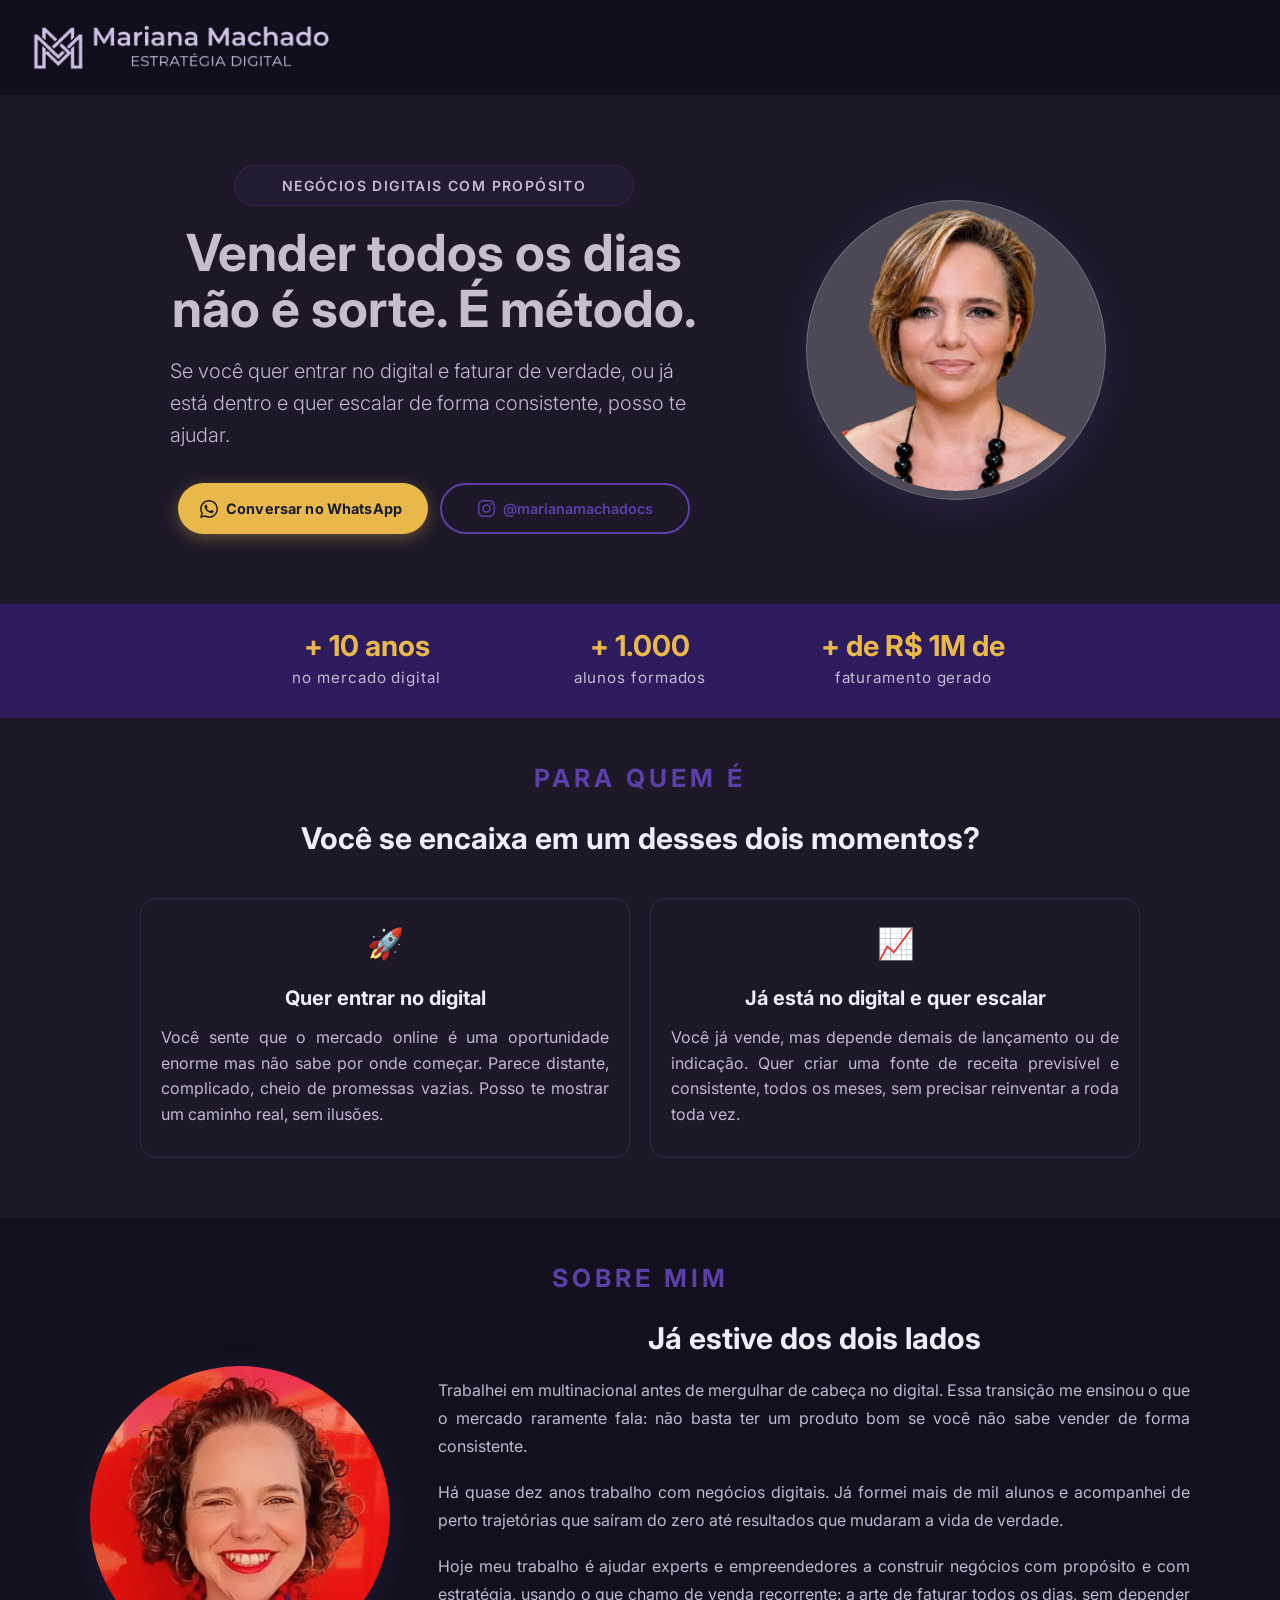
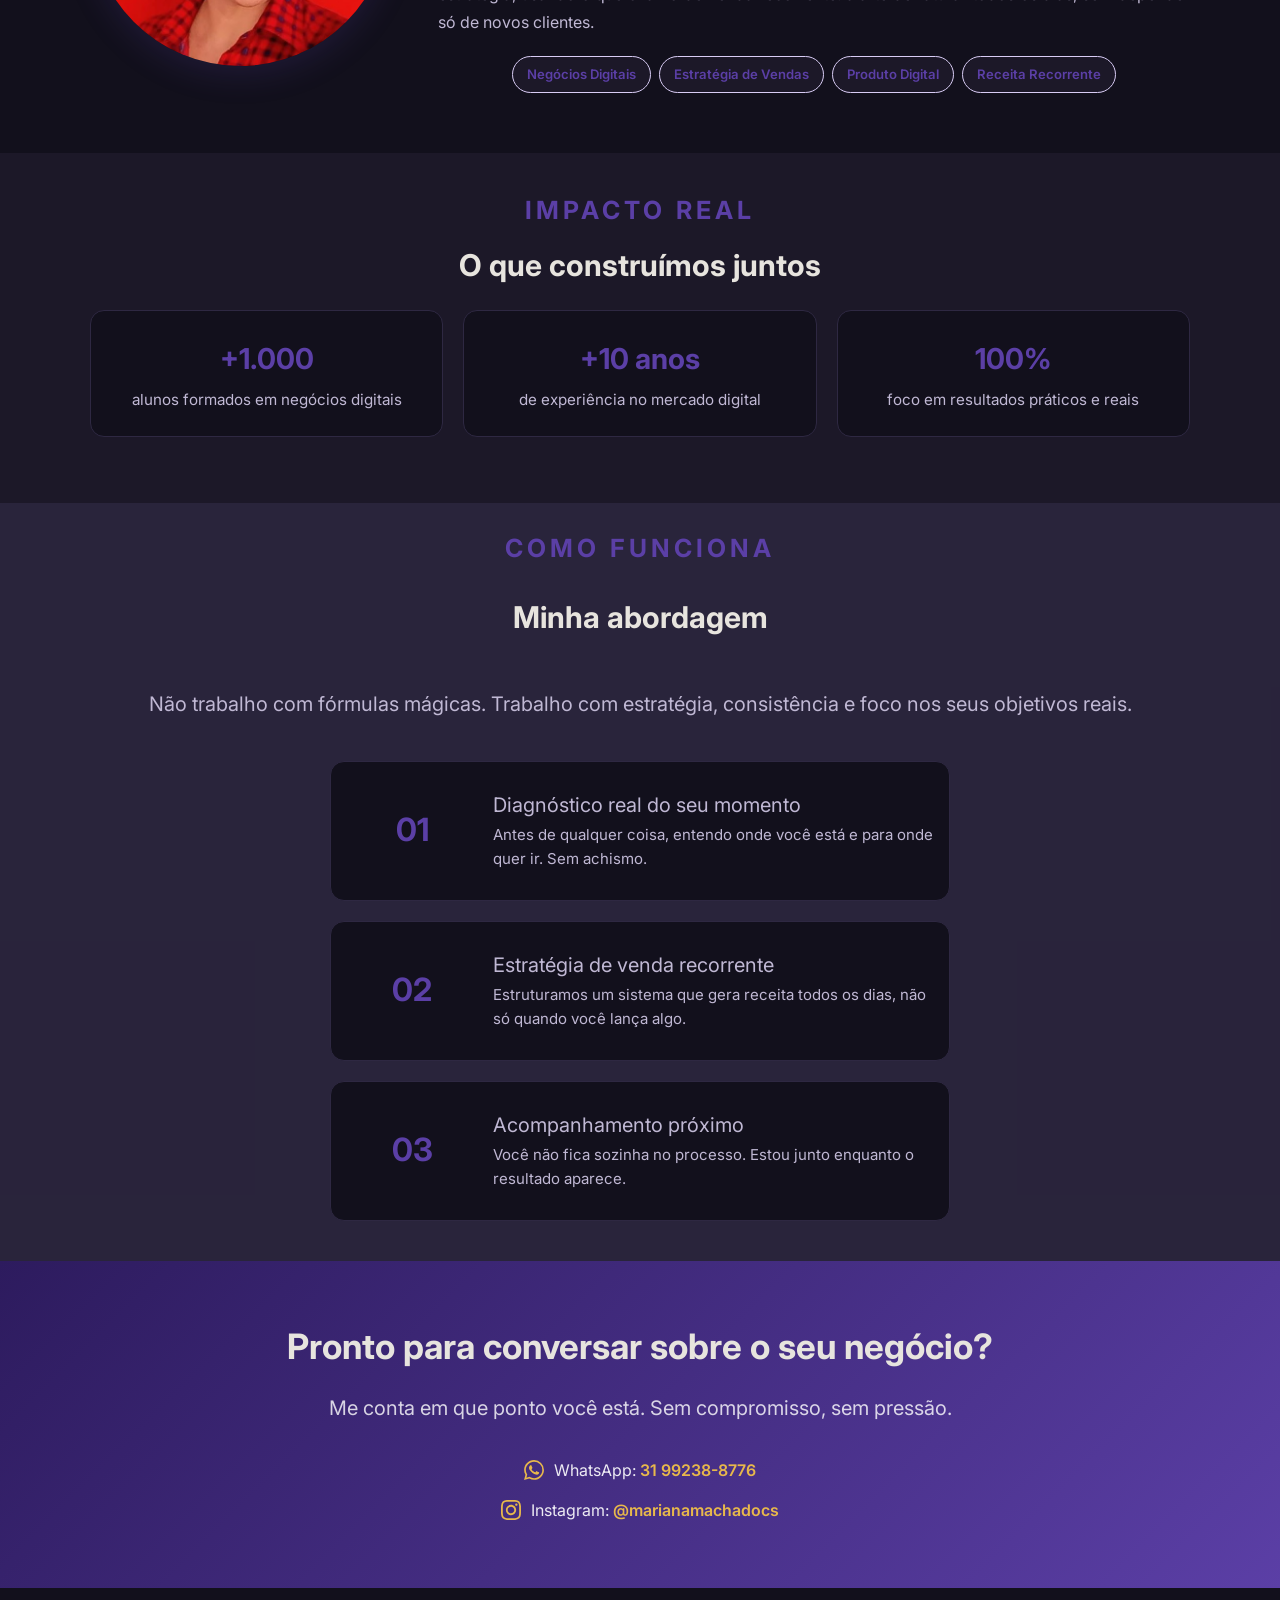
==== index.html @ 6a8308ec "Corrige arquivo inicial do site" ====
<!doctype html>
<html lang="pt-BR">
  <head>
    <meta charset="UTF-8" />
    <meta name="viewport" content="width=device-width, initial-scale=1.0" />
    <title>Mariana Machado</title>

    <link rel="preconnect" href="https://fonts.googleapis.com" />
    <link
      rel="stylesheet"
      href="https://fonts.googleapis.com/css2?family=Playfair+Display:ital,wght@0,400;0,600;0,700;1,400&family=Inter:wght@300;400;500;600;700&display=swap"
    />
    <link rel="stylesheet" href="style.css" />
</head>
<body>
    <!-- NAME BAR -->
    <div class="name-bar">
      <img src="logomarcaMariana2.jpg" alt="logoMarca" class="logoMarca" />
    </div>
    <!-- HERO -->
    <section class="hero">
      <div class="hero-content">
        <div class="badge">Negócios Digitais com Propósito</div>
        <h1>Vender todos os dias não é sorte. É método.</h1>
        <p class="hero-sub">
          Se você quer entrar no digital e faturar de verdade, ou já está dentro
          e quer escalar de forma consistente, posso te ajudar.
        </p>
        <div class="hero-ctas">
          <a
            href="https://wa.me/5531992388776"
            class="btn-gold"
            target="_blank"
            rel="noopener"
          >
            <svg width="18" height="18" viewBox="0 0 24 24" fill="currentColor">
              <path
                d="M17.472 14.382c-.297-.149-1.758-.867-2.03-.967-.273-.099-.471-.148-.67.15-.197.297-.767.966-.94 1.164-.173.199-.347.223-.644.075-.297-.15-1.255-.463-2.39-1.475-.883-.788-1.48-1.761-1.653-2.059-.173-.297-.018-.458.13-.606.134-.133.298-.347.446-.52.149-.174.198-.298.298-.497.099-.198.05-.371-.025-.52-.075-.149-.669-1.612-.916-2.207-.242-.579-.487-.5-.669-.51-.173-.008-.371-.01-.57-.01-.198 0-.52.074-.792.372-.272.297-1.04 1.016-1.04 2.479 0 1.462 1.065 2.875 1.213 3.074.149.198 2.096 3.2 5.077 4.487.709.306 1.262.489 1.694.625.712.227 1.36.195 1.871.118.571-.085 1.758-.719 2.006-1.413.248-.694.248-1.289.173-1.413-.074-.124-.272-.198-.57-.347m-5.421 7.403h-.004a9.87 9.87 0 01-5.031-1.378l-.361-.214-3.741.982.998-3.648-.235-.374a9.86 9.86 0 01-1.51-5.26c.001-5.45 4.436-9.884 9.888-9.884 2.64 0 5.122 1.03 6.988 2.898a9.825 9.825 0 012.893 6.994c-.003 5.45-4.437 9.884-9.885 9.884m8.413-18.297A11.815 11.815 0 0012.05 0C5.495 0 .16 5.335.157 11.892c0 2.096.547 4.142 1.588 5.945L.057 24l6.305-1.654a11.882 11.882 0 005.683 1.448h.005c6.554 0 11.89-5.335 11.893-11.893a11.821 11.821 0 00-3.48-8.413Z"
              />
            </svg>
            Conversar no WhatsApp
          </a>
          <a
            href="https://www.instagram.com/marianamachadocs/"
            class="btn-outline"
            target="_blank"
            rel="noopener"
          >
            <svg width="17" height="17" viewBox="0 0 24 24" fill="currentColor">
              <path
                d="M12 2.163c3.204 0 3.584.012 4.85.07 3.252.148 4.771 1.691 4.919 4.919.058 1.265.069 1.645.069 4.849 0 3.205-.012 3.584-.069 4.849-.149 3.225-1.664 4.771-4.919 4.919-1.266.058-1.644.07-4.85.07-3.204 0-3.584-.012-4.849-.07-3.26-.149-4.771-1.699-4.919-4.92-.058-1.265-.07-1.644-.07-4.849 0-3.204.013-3.583.07-4.849.149-3.227 1.664-4.771 4.919-4.919 1.266-.057 1.645-.069 4.849-.069zm0-2.163c-3.259 0-3.667.014-4.947.072-4.358.2-6.78 2.618-6.98 6.98-.059 1.281-.073 1.689-.073 4.948 0 3.259.014 3.668.072 4.948.2 4.358 2.618 6.78 6.98 6.98 1.281.058 1.689.072 4.948.072 3.259 0 3.668-.014 4.948-.072 4.354-.2 6.782-2.618 6.979-6.98.059-1.28.073-1.689.073-4.948 0-3.259-.014-3.667-.072-4.947-.196-4.354-2.617-6.78-6.979-6.98-1.281-.059-1.69-.073-4.949-.073zm0 5.838c-3.403 0-6.162 2.759-6.162 6.162s2.759 6.163 6.162 6.163 6.162-2.759 6.162-6.163c0-3.403-2.759-6.162-6.162-6.162zm0 10.162c-2.209 0-4-1.79-4-4 0-2.209 1.791-4 4-4s4 1.791 4 4c0 2.21-1.791 4-4 4zm6.406-11.845c-.796 0-1.441.645-1.441 1.44s.645 1.44 1.441 1.44c.795 0 1.439-.645 1.439-1.44s-.644-1.44-1.439-1.44z"
              />
            </svg>
            @marianamachadocs
          </a>
        </div>
      </div>
      <div class="hero-photo-side">
        <img src="marianaMachado.png" alt="Mariana Machado" class="logoMarca" />
      </div>
    </section>

    <!-- STATS BAR -->
    <div class="stats-bar">
      <div class="stats-inner">
        <div class="stat-item">
          <div class="stat-num">+ 10 anos</div>
          <div class="stat-label">no mercado digital</div>
        </div>
        <div class="stat-item">
          <div class="stat-num">+ 1.000</div>
          <div class="stat-label">alunos formados</div>
        </div>
        <div class="stat-item">
          <div class="stat-num">+ de R$ 1M de</div>
          <div class="stat-label">faturamento gerado</div>
        </div>
      </div>
    </div>

    <!-- PARA QUEM -->
    <section class="section paraquem">
      <div class="section-paraquem">
        <div class="paraquem-label">Para quem é</div>
        <h2 class="section-title">
          Você se encaixa em um desses dois momentos?
        </h2>
        <div class="cards-grid">
          <div class="card">
            <div class="card-icon">🚀</div>
            <h3>Quer entrar no digital</h3>
            <p>
              Você sente que o mercado online é uma oportunidade enorme mas não
              sabe por onde começar. Parece distante, complicado, cheio de
              promessas vazias. Posso te mostrar um caminho real, sem ilusões.
            </p>
          </div>
          <div class="card">
            <div class="card-icon">📈</div>
            <h3>Já está no digital e quer escalar</h3>
            <p>
              Você já vende, mas depende demais de lançamento ou de indicação.
              Quer criar uma fonte de receita previsível e consistente, todos os
              meses, sem precisar reinventar a roda toda vez.
            </p>
          </div>
        </div>
      </div>
    </section>

    <!-- SOBRE -->
    <section class="section-sobre">
      <div class="section-inner">
        <div class="section-label">Sobre mim</div>
        <div class="sobre-wrap">
          <div class="sobre-photo-col">
            <img
              src="marianaSobreMim.jpeg"
              alt="Mariana Machado"
              class="sobre-photo"
            />
          </div>
          <div class="sobre-text">
            <h2 class="section-title">Já estive dos dois lados</h2>
            <p>
              Trabalhei em multinacional antes de mergulhar de cabeça no
              digital. Essa transição me ensinou o que o mercado raramente fala:
              não basta ter um produto bom se você não sabe vender de forma
              consistente.
            </p>
            <p>
              Há quase dez anos trabalho com negócios digitais. Já formei mais
              de mil alunos e acompanhei de perto trajetórias que saíram do zero
              até resultados que mudaram a vida de verdade.
            </p>
            <p>
              Hoje meu trabalho é ajudar experts e empreendedores a construir
              negócios com propósito e com estratégia, usando o que chamo de
              venda recorrente: a arte de faturar todos os dias, sem depender só
              de novos clientes.
            </p>
            <div class="sobre-chips">
              <span class="chip">Negócios Digitais</span>
              <span class="chip">Estratégia de Vendas</span>
              <span class="chip">Produto Digital</span>
              <span class="chip">Receita Recorrente</span>
            </div>
          </div>
        </div>
      </div>
    </section>

    <!-- RESULTADOS -->
    <section class="box-resultados">
      <div class="result-label">Impacto real</div>
      <h2 class="result-title">O que construímos juntos</h2>
      <div class="result-grid">
        <div class="result-f1">
          <div class="result-num">+1.000</div>
          <div class="result-desc">alunos formados em negócios digitais</div>
        </div>
        <div class="result-f1">
          <div class="result-num">+10 anos</div>
          <div class="result-desc">de experiência no mercado digital</div>
        </div>
        <div class="result-f1">
          <div class="result-num">100%</div>
          <div class="result-desc">foco em resultados práticos e reais</div>
        </div>
      </div>
    </section>

    <!-- COMO FUNCIONA -->
    <section class="box-funciona">
      <div class="funciona-label">COMO FUNCIONA</div>
      <h2 class="funciona-title">Minha abordagem</h2>
      <p class="funciona-p">
        Não trabalho com fórmulas mágicas. Trabalho com estratégia, consistência
        e foco nos seus objetivos reais.
      </p>
      <div class="funciona-grid">
        <div class="funciona-f1">
          <div class="numFunc">01</div>
          <div class="comoConteudo">
            <div class="comoCont">Diagnóstico real do seu momento</div>
            <div class="comoCont2">
              Antes de qualquer coisa, entendo onde você está e para onde quer
              ir. Sem achismo.
            </div>
          </div>
        </div>
        <div class="funciona-f1">
          <div class="numFunc">02</div>
          <div class="comoConteudo">
            <div class="comoCont">Estratégia de venda recorrente</div>
            <div class="comoCont2">
              Estruturamos um sistema que gera receita todos os dias, não só
              quando você lança algo.
            </div>
          </div>
        </div>
        <div class="funciona-f1">
          <div class="numFunc">03</div>
          <div class="comoConteudo">
            <div class="comoCont">Acompanhamento próximo</div>
            <div class="comoCont2">
              Você não fica sozinha no processo. Estou junto enquanto o
              resultado aparece.
            </div>
          </div>
        </div>
      </div>
    </section>

    <!-- CTA FINAL -->
    <section class="cta-section">
      <h2>Pronto para conversar sobre o seu negócio?</h2>
      <p>Me conta em que ponto você está. Sem compromisso, sem pressão.</p>
      <div class="cta-contact">
        <div class="contact-line">
          <svg width="20" height="20" viewBox="0 0 24 24" fill="#E8B84B">
            <path
              d="M17.472 14.382c-.297-.149-1.758-.867-2.03-.967-.273-.099-.471-.148-.67.15-.197.297-.767.966-.94 1.164-.173.199-.347.223-.644.075-.297-.15-1.255-.463-2.39-1.475-.883-.788-1.48-1.761-1.653-2.059-.173-.297-.018-.458.13-.606.134-.133.298-.347.446-.52.149-.174.198-.298.298-.497.099-.198.05-.371-.025-.52-.075-.149-.669-1.612-.916-2.207-.242-.579-.487-.5-.669-.51-.173-.008-.371-.01-.57-.01-.198 0-.52.074-.792.372-.272.297-1.04 1.016-1.04 2.479 0 1.462 1.065 2.875 1.213 3.074.149.198 2.096 3.2 5.077 4.487.709.306 1.262.489 1.694.625.712.227 1.36.195 1.871.118.571-.085 1.758-.719 2.006-1.413.248-.694.248-1.289.173-1.413-.074-.124-.272-.198-.57-.347m-5.421 7.403h-.004a9.87 9.87 0 01-5.031-1.378l-.361-.214-3.741.982.998-3.648-.235-.374a9.86 9.86 0 01-1.51-5.26c.001-5.45 4.436-9.884 9.888-9.884 2.64 0 5.122 1.03 6.988 2.898a9.825 9.825 0 012.893 6.994c-.003 5.45-4.437 9.884-9.885 9.884m8.413-18.297A11.815 11.815 0 0012.05 0C5.495 0 .16 5.335.157 11.892c0 2.096.547 4.142 1.588 5.945L.057 24l6.305-1.654a11.882 11.882 0 005.683 1.448h.005c6.554 0 11.89-5.335 11.893-11.893a11.821 11.821 0 00-3.48-8.413Z"
            />
          </svg>
          <span
            >WhatsApp:
            <a href="https://wa.me/5531992388776" target="_blank" rel="noopener"
              >31 99238-8776</a
            ></span
          >
        </div>
        <div class="contact-line">
          <svg width="20" height="20" viewBox="0 0 24 24" fill="#E8B84B">
            <path
              d="M12 2.163c3.204 0 3.584.012 4.85.07 3.252.148 4.771 1.691 4.919 4.919.058 1.265.069 1.645.069 4.849 0 3.205-.012 3.584-.069 4.849-.149 3.225-1.664 4.771-4.919 4.919-1.266.058-1.644.07-4.85.07-3.204 0-3.584-.012-4.849-.07-3.26-.149-4.771-1.699-4.919-4.92-.058-1.265-.07-1.644-.07-4.849 0-3.204.013-3.583.07-4.849.149-3.227 1.664-4.771 4.919-4.919 1.266-.057 1.645-.069 4.849-.069zm0-2.163c-3.259 0-3.667.014-4.947.072-4.358.2-6.78 2.618-6.98 6.98-.059 1.281-.073 1.689-.073 4.948 0 3.259.014 3.668.072 4.948.2 4.358 2.618 6.78 6.98 6.98 1.281.058 1.689.072 4.948.072 3.259 0 3.668-.014 4.948-.072 4.354-.2 6.782-2.618 6.979-6.98.059-1.28.073-1.689.073-4.948 0-3.259-.014-3.667-.072-4.947-.196-4.354-2.617-6.78-6.979-6.98-1.281-.059-1.69-.073-4.949-.073zm0 5.838c-3.403 0-6.162 2.759-6.162 6.162s2.759 6.163 6.162 6.163 6.162-2.759 6.162-6.163c0-3.403-2.759-6.162-6.162-6.162zm0 10.162c-2.209 0-4-1.79-4-4 0-2.209 1.791-4 4-4s4 1.791 4 4c0 2.21-1.791 4-4 4zm6.406-11.845c-.796 0-1.441.645-1.441 1.44s.645 1.44 1.441 1.44c.795 0 1.439-.645 1.439-1.44s-.644-1.44-1.439-1.44z"
            />
          </svg>
          <span
            >Instagram:
            <a
              href="https://www.instagram.com/marianamachadocs/"
              target="_blank"
              rel="noopener"
              >@marianamachadocs</a
            ></span
          >
        </div>
      </div>
    </section>

    <!-- STICKY BAR MOBILE -->
    <div class="sticky-bar">
      <a
        href="https://wa.me/5531992388776"
        class="btn-gold"
        target="_blank"
        rel="noopener"
        style="flex: 1; justify-content: center"
      >
        WhatsApp
      </a>
      <a
        href="https://www.instagram.com/marianamachadocs/"
        class="btn-outline"
        target="_blank"
        rel="noopener"
        style="
          flex: 1;
          justify-content: center;
          border-color: var(--roxo-light);
          color: var(--roxo-light);
        "
      >
        Instagram
      </a>
    </div>
  </head>
</body>
</html>
---- style.css ----
/* :root {
  --roxo-deep: #2d1b5e;
  --roxo-mid: #5b3fa6;
  --roxo-light: #d8ccf4;
  --roxo-pale: #f0ecf9;
  --dourado: #e8b84b;
  --off-black: #1a1a2e;
  --text-mid: #4a4458;
  --text-light: #7a708e;
  --bg: #fafafe;
  --surface: #ffffff;
  --borda: #e8e3f0;
  color-scheme: light;
}

@media (prefers-color-scheme: dark) {
  :root:not([data-theme="light"]) {
    --bg: #12101c;
    --surface: #1c1828;
    --roxo-pale: #1c1828;
    --borda: #2e2842;
    --off-black: #f0edf9;
    --text-mid: #c0b8d4;
    --text-light: #8880a0;
    color-scheme: dark;
  }
}

:root[data-theme="dark"] {
  --bg: #12101c;
  --surface: #1c1828;
  --roxo-pale: #1c1828;
  --borda: #2e2842;
  --off-black: #f0edf9;
  --text-mid: #c0b8d4;
  --text-light: #8880a0;
  color-scheme: dark;
} */

:root {
  --roxo-deep: #2d1b5e;
  --roxo-mid: #5b3fa6;
  --roxo-light: #d8ccf4;
  --roxo-pale: #1c1828;
  --dourado: #e8b84b;
  --off-black: #f0edf9;
  --text-mid: #c0b8d4;
  --text-light: #8880a0;
  --bg: #12101c;
  --surface: #1c1828;
  --borda: #2e2842;

  color-scheme: dark;
}

*,
*::before,
*::after {
  box-sizing: border-box;
}
html {
  scroll-behavior: smooth;
}
body {
  margin: 0;
  padding: 0 0 72px;
  font-family: "Inter", system-ui, sans-serif;
  background: var(--bg);
  color: var(--off-black);
  font-size: 16px;
  line-height: 1.65;
  -webkit-font-smoothing: antialiased;
}

.name-bar {
  width: 100%;
  height: 95px;
  display: flex;
  align-items: center;
  justify-content: left;
  padding: 0px 30px 0px 30px;
  background: rgba(9, 3, 26, 0.1);
}

.logoMarca {
  width: 300px;
  height: 45px;
  border: 15px;
}

@media (max-width: 700px) {
  .name-bar {
    width: 100%;
    height: auto;
    min-height: 80px;
    display: flex;
    align-items: center;
    justify-content: center;
    padding: 0px 30px 0px 30px;
    background: rgba(9, 3, 26, 0.1);
  }
}

.hero {
  width: 100%;
  min-height: 500px;
  padding: 40px 24px;
  background: var(--roxo-pale);
  display: flex;
  justify-content: center;
  align-items: center;
  gap: 32px;
  box-sizing: border-box;
}

.hero-content {
  flex: 1;
  min-width: 0;
  max-width: 600px;
  padding: 30px 0;
  display: flex;
  flex-direction: column;
  align-items: center;
  justify-content: center;
  box-sizing: border-box;
}

.hero-photo-side {
  flex: 0 1 380px;
  min-width: 0;
  padding: 20px;
  display: flex;
  justify-content: center;
  align-items: center;
  box-sizing: border-box;
}

.hero-photo-side img {
  display: block;
  width: 100%;
  max-width: 300px;
  aspect-ratio: 1 / 1;
  height: auto;
  padding: 8px;
  box-sizing: border-box;
  object-fit: cover;
  border-radius: 50%;
  border: 1px solid rgba(253, 253, 253, 0.212);
  background: rgba(253, 253, 253, 0.212);
  box-shadow: 0 8px 32px rgba(91, 63, 166, 0.2);
}

.badge {
  /* width: fit-content; */
  width: 400px;
  max-width: 100%;
  min-height: 40px;
  padding: 8px 14px;
  margin-bottom: 18px;
  box-sizing: border-box;
  display: flex;
  align-items: center;
  justify-content: center;
  text-align: center;
  overflow-wrap: break-word;

  background: rgba(91, 63, 166, 0.1);
  border: 1px solid rgba(91, 63, 166, 0.25);
  border-radius: 50px;
  color: #c7bed6fe;

  font-family: "Inter", sans-serif;
  font-size: 14px;
  font-weight: 600;
  letter-spacing: 0.1em;
  text-transform: uppercase;
}

.hero h1 {
  width: 100%;
  margin: 0 0 18px;
  font-family: "Inter", sans-serif;
  font-size: clamp(2rem, 4.5vw, 3.2rem);
  font-weight: 700;
  line-height: 1.1;
  text-align: center;
  text-wrap: balance;
  color: #e5dff0d6;
}

.hero-sub {
  font-size: 20px;
  color: var(--text-mid);
  margin: 0 0 32px;
  line-height: 1.6;
  max-width: 44ch;
  font-family: "Inter", sans-serif;
  font-weight: 300;
}

.hero-sub strong {
  color: var(--roxo-deep);
  font-weight: 600;
}

.hero-ctas {
  width: 100%;
  display: flex;
  flex-wrap: wrap;
  gap: 12px;
  font-family: "Inter", sans-serif;
  justify-content: center;
}

.btn-gold {
  width: 250px;
  display: inline-flex;
  align-items: center;
  gap: 8px;
  background: var(--dourado);
  color: #1a1a2e;
  font-weight: 700;
  font-size: 0.9rem;
  padding: 13px 22px;
  border-radius: 50px;
  text-decoration: none;
  letter-spacing: 0.01em;
  transition:
    opacity 0.2s,
    box-shadow 0.2s;
  box-shadow: 0 4px 16px rgba(232, 184, 75, 0.35);
}
.btn-gold:hover {
  opacity: 0.88;
  box-shadow: 0 6px 22px rgba(232, 184, 75, 0.5);
}

.btn-outline {
  width: 250px;
  display: inline-flex;
  align-items: center;
  gap: 8px;
  background: transparent;
  border: 2px solid var(--roxo-mid);
  color: var(--roxo-mid);
  font-weight: 600;
  font-size: 0.9rem;
  padding: 12px 20px;
  border-radius: 50px;
  text-decoration: none;
  justify-content: center;
  transition:
    border-color 0.2s,
    background 0.2s,
    color 0.2s;
}
.btn-outline:hover {
  background: var(--roxo-mid);
  color: #fff;
}

/* Celulares e telas estreitas */
@media (max-width: 700px) {
  .hero {
    flex-direction: column;
    gap: 24px;
    min-height: 0;
    padding: 32px 18px 40px;
  }

  .hero-photo-side {
    flex: none;
    width: 100%;
    padding: 0;
    display: flex;
    justify-content: center;
    align-items: center;
  }

  .hero-photo-side img {
    display: block;
    width: 220px;
    max-width: 100%;
    height: auto;
    margin-left: auto;
    margin-right: auto;
  }

  .hero-content {
    flex: none;
    width: 100%;
    max-width: 400px;
    padding: 0;
  }

  .badge {
    font-size: 11px;
    letter-spacing: 0.08em;
  }

  .hero h1 {
    font-size: clamp(1.8rem, 7vw, 2.5rem);
  }

  .hero-sub {
    font-size: 17px;
    max-width: 100%;
    margin-bottom: 24px;
    text-align: justify;
  }

  .hero-ctas {
    display: flex;
    flex-direction: column;
    align-items: center;
    justify-content: center;
    width: 100%;
    gap: 12px;
    margin: 0 auto;
  }

  .btn-gold,
  .btn-outline {
    justify-content: center;
    box-sizing: border-box;
    max-width: 100%;
  }
}

/* STATS BAR */
.stats-bar {
  background: var(--roxo-deep);
  padding: 28px 24px;
}
.stats-inner {
  max-width: 820px;
  margin: 0 auto;
  display: flex;
  justify-content: center;
  gap: 0;
}
.stat-item {
  flex: 1;
  text-align: center;
  padding: 0 16px;
  position: relative;
}
.stat-num {
  font-family: "Inter";
  font-style: normal;
  font-display: swap;
  src: url(https://fonts.gstatic.com/s/inter/v20/UcC73FwrK3iLTeHuS_nVMrMxCp50SjIa2JL7SUc.woff2)
    format("woff2");
  font-size: 1.8rem;
  font-weight: 700;
  color: var(--dourado);
  line-height: 1;
}
.stat-label {
  font-family: "Inter";
  font-style: normal;
  font-display: swap;
  src: url(https://fonts.gstatic.com/s/inter/v20/UcC73FwrK3iLTeHuS_nVMrMxCp50SjIa2JL7SUc.woff2)
    format("woff2");
  font-size: 0.95rem;
  color: rgba(255, 255, 255, 0.7);
  margin-top: 4px;
  letter-spacing: 0.06em;
}

@media (max-width: 700px) {
  .stats-bar {
    padding: 24px 16px;
  }

  .stats-inner {
    display: flex;
    flex-direction: column;
    align-items: center;
    gap: 24px;
    width: 100%;
  }

  .stat-item {
    min-width: 0;
    padding: 0 8px;
  }

  .stat-num {
    font-size: 1.5rem;
  }

  .stat-label {
    font-size: 0.8rem;
    letter-spacing: 0.03em;
    line-height: 1.4;
  }
}

/* SEÇÕES */
.section {
  width: 100%;
  min-height: 500px;
  padding: 30px 24px;
  align-items: center;
  justify-content: center;
  text-align: center;
  height: auto;
  box-sizing: border-box;
  overflow-wrap: break-word;
}
.section-inner {
  width: 100%;
  min-height: 450px;
  margin: 0 auto;
  align-items: center;
  justify-content: center;
  text-align: center;
  height: auto;
  box-sizing: border-box;
  overflow-wrap: break-word;
}
.section-label {
  font-size: 25px;
  font-weight: 700;
  letter-spacing: 0.16em;
  text-transform: uppercase;
  color: var(--roxo-mid);
  margin: 0px 0px 20px 0px;
}
.section-title {
  font-family: "Inter";
  font-style: normal;
  font-display: swap;
  src: url(https://fonts.gstatic.com/s/inter/v20/UcC73FwrK3iLTeHuS_nVMrMxCp50SjIa2JL7SUc.woff2)
    format("woff2");
  font-size: 30px;
  font-weight: 700;
  margin: 0px 0px 20px 0px;
  line-height: 1.2;
  text-wrap: balance;
}
.section-intro {
  font-size: 1.05rem;
  color: var(--text-mid);
  max-width: 62ch;
  margin-bottom: 40px;
}

/* PARA QUEM */
.paraquem {
  width: 100%;
  padding: 30px 24px;
  background: var(--roxo-pale);
  box-sizing: border-box;
}

.section-paraquem {
  width: 100%;
  min-height: 400px;
  margin: 0 auto;
  align-items: center;
  justify-content: center;
  text-align: center;
  height: auto;
  box-sizing: border-box;
  overflow-wrap: break-word;
}

.paraquem-label {
  font-size: 25px;
  font-weight: 700;
  letter-spacing: 0.16em;
  text-transform: uppercase;
  color: var(--roxo-mid);
  margin: 10px 0px 20px 0px;
}

.cards-grid {
  width: 100%;
  max-width: 1000px;
  margin: 42px auto 0;
  display: grid;
  grid-template-columns: repeat(2, minmax(0, 1fr));
  gap: 20px;
  box-sizing: border-box;
}
.card {
  width: 100%;
  min-height: 260px;
  padding: 20px 20px;
  background: var(--surface);
  border: 1px solid var(--borda);
  border-radius: 16px;
  box-sizing: border-box;
}
.card-icon {
  font-size: 30px;
  margin-bottom: 14px;
}
.card h3 {
  font-family: "Inter", sans-serif;
  font-size: 20px;
  font-weight: 700;
  margin: 0 0 10px;
  color: var(--off-black);
}
.card p {
  font-family: "Inter", sans-serif;
  font-size: 16px;
  color: var(--text-mid);
  margin: 0;
  line-height: 1.6;
  text-align: left;
  overflow-wrap: break-word;
  text-align: justify;
}

/* Tablets e celulares */
@media (max-width: 700px) {
  .paraquem {
    padding: 32px 18px;
  }

  .cards-grid {
    grid-template-columns: minmax(0, 1fr);
    gap: 16px;
    margin-top: 24px;
  }

  .card {
    min-height: 0;
    padding: 24px 20px;
  }

  .card h3 {
    font-size: 18px;
  }

  .card p {
    font-size: 15px;
  }
}

/* SOBRE */
.section-sobre {
  width: 100%;
  padding: 40px 24px;
  box-sizing: border-box;
  overflow-wrap: break-word;
}
.sobre-wrap {
  width: 100%;
  max-width: 1100px;
  margin: 0 auto;
  display: flex;
  gap: 48px;
  align-items: center;
  box-sizing: border-box;
}
.sobre-photo-col {
  flex: 0 0 300px;
  display: flex;
  flex-direction: column;
  align-items: center;
  gap: 16px;
}
.sobre-photo {
  display: block;
  width: 100%;
  max-width: 300px;
  aspect-ratio: 1 / 1;
  height: auto;
  border-radius: 50%;
  object-fit: cover;
  object-position: center 10%;
  box-shadow: 0 8px 32px rgba(91, 63, 166, 0.2);
}
.sobre-text {
  flex: 1;
  min-width: 0;
  box-sizing: border-box;
}
.sobre-text p {
  color: var(--text-mid);
  font-size: 1rem;
  line-height: 1.75;
  margin: 0 0 18px;
  text-align: justify;
}
.sobre-text p:last-child {
  margin-bottom: 0;
}
.sobre-chips {
  width: 100%;
  display: flex;
  flex-wrap: wrap;
  gap: 8px;
  margin: 20px 0 20px 0;
  align-items: center;
  justify-content: center;
}
.chip {
  background: var(--roxo-pale);
  border: 1px solid var(--roxo-light);
  color: var(--roxo-mid);
  font-size: 0.82rem;
  font-weight: 600;
  padding: 7px 14px;
  border-radius: 50px;
}

@media (max-width: 700px) {
  .section-sobre {
    width: 100%;
    height: auto;
    min-height: 0;
    padding: 35px 18px;
    box-sizing: border-box;
    overflow: visible;
  }

  .sobre-wrap {
    display: flex;
    flex-direction: column;
    align-items: center;
    gap: 28px;
    width: 100%;
    height: auto;
    min-height: 0;
  }

  .sobre-photo-col {
    position: static;
    width: 100%;
    height: auto;
    min-height: 0;
    flex: none;
  }

  .sobre-photo {
    display: block;
    width: 220px;
    max-width: 100%;
    height: auto;
    aspect-ratio: 1 / 1;
    object-fit: cover;
  }

  .sobre-text {
    position: static;
    width: 100%;
    height: auto;
    min-height: 0;
    flex: none;
    min-width: 0;
  }

  .sobre-chips {
    height: auto;
    justify-content: center;
  }
}

/* RESULTADOS */
/* .resultados {
  width: 100%;
  height: 400px;
  background: var(--surface);
}
.resultados-grid {
  display: grid;
  grid-template-columns: repeat(3, 1fr);
  gap: 20px;
  margin-top: 12px;
}
.res-card {
  background: var(--bg);
  border: 1px solid var(--borda);
  border-radius: 14px;
  padding: 24px 20px;
  text-align: center;
}
.res-num {
  font-family: "Inter";
  font-style: normal;
  font-display: swap;
  src: url(https://fonts.gstatic.com/s/inter/v20/UcC73FwrK3iLTeHuS_nVMrMxCp50SjIa2JL7SUc.woff2)
    format("woff2");
  font-size: 1.8rem;
  font-weight: 700;
  color: var(--roxo-mid);
}
.res-desc {
  font-family: "Inter";
  font-style: normal;
  font-display: swap;
  src: url(https://fonts.gstatic.com/s/inter/v20/UcC73FwrK3iLTeHuS_nVMrMxCp50SjIa2JL7SUc.woff2)
    format("woff2");
  font-size: 0.95rem;
  color: var(--text-mid);
  margin-top: 6px;
  line-height: 1.5;
} */

/* RESULTADOS */
.box-resultados {
  width: 100%;
  min-height: 350px;
  padding: 20px 20px;
  background: var(--surface);
  display: flex;
  flex-direction: column;
  align-items: center;
  justify-content: center;
  text-align: center;
  box-sizing: border-box;
  overflow-wrap: break-word;
}
.result-label {
  width: 100%;
  height: auto;
  font-family: "Inter", sans-serif;
  font-size: 25px;
  letter-spacing: 0.16em;
  text-transform: uppercase;
  font-weight: 700;
  margin: 10px 0;
  color: var(--roxo-mid);
  text-align: center;
}

.result-title {
  width: 100%;
  height: auto;
  font-family: "Inter", sans-serif;
  font-size: 30px;
  font-weight: 700;
  color: rgb(231, 228, 222);
  text-align: center;
  margin: 0 0 20px;
}

.result-grid {
  width: 100%;
  max-width: 1100px;
  display: grid;
  grid-template-columns: repeat(3, minmax(0, 1fr));
  gap: 20px;
  box-sizing: border-box;
  margin-bottom: 40px;
}

.result-f1 {
  min-width: 0;
  background: var(--bg);
  border: 1px solid var(--borda);
  border-radius: 14px;
  padding: 24px 20px;
  text-align: center;
  box-sizing: border-box;
}

.result-num {
  font-family: "Inter", sans-serif;
  font-size: 1.8rem;
  font-weight: 700;
  color: var(--roxo-mid);
}

.result-desc {
  font-family: "Inter", sans-serif;
  font-size: 0.95rem;
  color: var(--text-mid);
  margin-top: 6px;
  line-height: 1.5;
}

@media (max-width: 600px) {
  .box-resultados {
    padding: 30px 16px;
  }

  .result-label {
    font-size: 25px;
    letter-spacing: 0.12em;
  }

  .result-title {
    font-size: 24px;
    line-height: 1.3;
  }

  .result-grid {
    grid-template-columns: 1fr;
    gap: 15px;
  }

  .result-f1 {
    padding: 20px 16px;
  }

  .result-num {
    font-size: 1.6rem;
  }

  .result-desc {
    font-size: 0.9rem;
  }
}

/* COMO FUNCIONA */
.box-funciona {
  width: 100%;
  min-height: 700px;
  background: rgba(99, 85, 138, 0.282);
  display: flex;
  flex-direction: column;
  height: auto;
  align-items: center;
  justify-content: center;
  text-align: center;
  box-sizing: border-box;
  overflow-wrap: break-word;
}
.funciona-label {
  width: 100%;
  height: 40px;
  font-family: "Inter";
  font-style: normal;
  font-display: swap;
  src: url(https://fonts.gstatic.com/s/inter/v20/UcC73FwrK3iLTeHuS_nVMrMxCp50SjIa2JL7SUc.woff2)
    format("woff2");
  font-size: 25px;
  letter-spacing: 0.16em;
  text-transform: uppercase;
  font-weight: 700;
  margin: 25px;
  color: var(--roxo-mid);
  display: flex;
  align-items: center;
  justify-content: center;
  text-align: center;
}

.funciona-title {
  width: 100%;
  height: auto;
  font-family: "Inter";
  font-style: normal;
  font-display: swap;
  src: url(https://fonts.gstatic.com/s/inter/v20/UcC73FwrK3iLTeHuS_nVMrMxCp50SjIa2JL7SUc.woff2)
    format("woff2");
  font-size: 30px;
  font-weight: 700;
  color: rgb(231, 228, 222);
  margin: 0px 0px 25px 0px;
  display: flex;
  align-items: center;
  justify-content: center;
  text-align: center;
}

.funciona-p {
  width: 100%;
  height: auto;
  font-family: "Inter";
  font-style: normal;
  font-display: swap;
  src: url(https://fonts.gstatic.com/s/inter/v20/UcC73FwrK3iLTeHuS_nVMrMxCp50SjIa2JL7SUc.woff2)
    format("woff2");
  font-size: 20px;
  color: var(--text-mid);
  display: flex;
  align-items: center;
  justify-content: center;
}

.funciona-grid {
  width: 100%;
  display: grid;
  grid-template-columns: 1fr;
  justify-items: center;
  gap: 20px;
  box-sizing: border-box;
  padding: 20px;
  margin-bottom: 20px;
}

.funciona-f1 {
  width: 50%;
  min-height: 140px;
  box-sizing: border-box;
  padding: 15px;
  display: flex;
  justify-content: center;
  align-items: center;
  text-align: center;
  gap: 15px;
  background: var(--bg);
  border: 1px solid var(--borda);
  border-radius: 14px;
}

.numFunc {
  width: 150px;
  height: 100px;
  font-family: "Inter";
  font-style: normal;
  font-display: swap;
  src: url(https://fonts.gstatic.com/s/inter/v20/UcC73FwrK3iLTeHuS_nVMrMxCp50SjIa2JL7SUc.woff2)
    format("woff2");
  font-size: 2rem;
  font-weight: 700;
  color: var(--roxo-mid);
  display: flex;
  align-items: center;
  justify-content: center;
  text-align: center;
}

.comoConteudo {
  width: 500px;
  height: 105px;
  display: flex;
  flex-direction: column;
  align-items: center;
  justify-content: center;
  text-align: left;
}

.comoCont {
  width: 100%;
  height: auto;
  font-family: "Inter";
  font-style: normal;
  font-display: swap;
  src: url(https://fonts.gstatic.com/s/inter/v20/UcC73FwrK3iLTeHuS_nVMrMxCp50SjIa2JL7SUc.woff2)
    format("woff2");
  font-size: 20px;
  color: var(--text-mid);
  justify-content: left;
}

.comoCont2 {
  width: 100%;
  height: 50px;
  font-family: "Inter";
  font-style: normal;
  font-display: swap;
  src: url(https://fonts.gstatic.com/s/inter/v20/UcC73FwrK3iLTeHuS_nVMrMxCp50SjIa2JL7SUc.woff2)
    format("woff2");
  font-size: 15px;
  color: var(--text-mid);
  display: flex;
  align-items: center;
}

@media (max-width: 700px) {
  .box-funciona {
    width: 100%;
    min-height: 0;
    height: auto;
    padding: 30px 18px;
    box-sizing: border-box;
    overflow: visible;
  }
  .funciona-grid {
    grid-template-columns: minmax(0, 1fr);
    gap: 15px;
    padding: 0;
    margin-bottom: 0;
    width: 100%;
    box-sizing: border-box;
  }

  .funciona-f1 {
    display: flex;
    flex-direction: column;
    align-items: center;
    width: 90%;
    max-width: 90%;
    height: auto;
    min-width: 0;
    padding: 20px 15px;
    box-sizing: border-box;
    text-align: center;
  }

  .numFunc {
    width: 100%;
    max-width: 100%;
    height: auto;
    box-sizing: border-box;
  }

  .comoConteudo {
    width: 100%;
    max-width: 100%;
    height: auto;
    min-width: 0;
    box-sizing: border-box;
    text-align: center;
    overflow-wrap: anywhere;
    gap: 15px;
  }

  .comoCont {
    width: 100%;
    max-width: 100%;
    height: auto;
    min-width: 0;
    box-sizing: border-box;
    text-align: center;
    overflow-wrap: anywhere;
  }

  .comoCont2 {
    width: 100%;
    max-width: 100%;
    height: auto;
    min-width: 0;
    box-sizing: border-box;
    text-align: center;
    overflow-wrap: anywhere;
  }

  .funciona-p {
    margin-top: 0;
    width: 90%;
    max-width: 90%;
    height: auto;
    padding: 0;
    box-sizing: border-box;
    overflow-wrap: anywhere;
    text-align: justify;
  }
}

/* CTA FINAL */
.cta-section {
  background: linear-gradient(135deg, #2d1b5e 0%, #5b3fa6 100%);
  padding: 64px 24px;
  text-align: center;
  width: 100%;
  height: auto;
  min-height: 0;
  box-sizing: border-box;
  overflow: visible;
}
.cta-section h2 {
  width: 100%;
  height: auto;
  font-family: "Inter", sans-serif;
  font-size: 35px;
  font-weight: 700;
  color: rgb(231, 228, 222);
  margin: 0 0 25px;
  line-height: 1.2;
  text-align: center;
}
.cta-section p {
  color: rgba(255, 255, 255, 0.8);
  font-size: 20px;
  margin: 0 0 32px;
  max-width: 50ch;
  margin-left: auto;
  margin-right: auto;
}
.cta-contact {
  display: flex;
  flex-direction: column;
  align-items: center;
  gap: 14px;
}
.contact-line {
  display: flex;
  align-items: center;
  gap: 10px;
  color: rgba(255, 255, 255, 0.9);
  font-size: 1rem;
}
.contact-line a {
  color: var(--dourado);
  text-decoration: none;
  font-weight: 600;
}
.contact-line a:hover {
  text-decoration: underline;
}

@media (max-width: 700px) {
  .cta-section {
    display: block;
    height: 630px;
    min-height: 0;
    max-height: 630px;
    overflow: visible;
    padding: 40px 18px;
  }

  .cta-section h2,
  .cta-section p,
  .cta-contact,
  .contact-line {
    position: static;
    max-height: none;
  }

  .cta-contact {
    display: flex;
    flex-direction: column;
    align-items: center;
    gap: 16px;
  }

  .contact-line {
    width: 100%;
    display: flex;
    flex-wrap: wrap;
    justify-content: center;
    text-align: center;
    overflow-wrap: anywhere;
  }
}

/* MOBILE STICKY BAR */
.sticky-bar {
  display: none;
  position: fixed;
  bottom: 0;
  left: 0;
  right: 0;
  background: var(--roxo-deep);
  border-top: 1px solid rgba(255, 255, 255, 0.12);
  padding: 10px 16px;
  padding-bottom: calc(10px + env(safe-area-inset-bottom, 0px));
  z-index: 100;
  gap: 10px;
}

@media screen and (max-width: 600px) {
  .result-grid {
    display: grid !important;
    grid-template-columns: minmax(0, 1fr) !important;
    width: 100%;
    gap: 15px;
    margin: 0;
  }

  .result-f1 {
    width: 100%;
    margin: 0;
    box-sizing: border-box;
  }
}
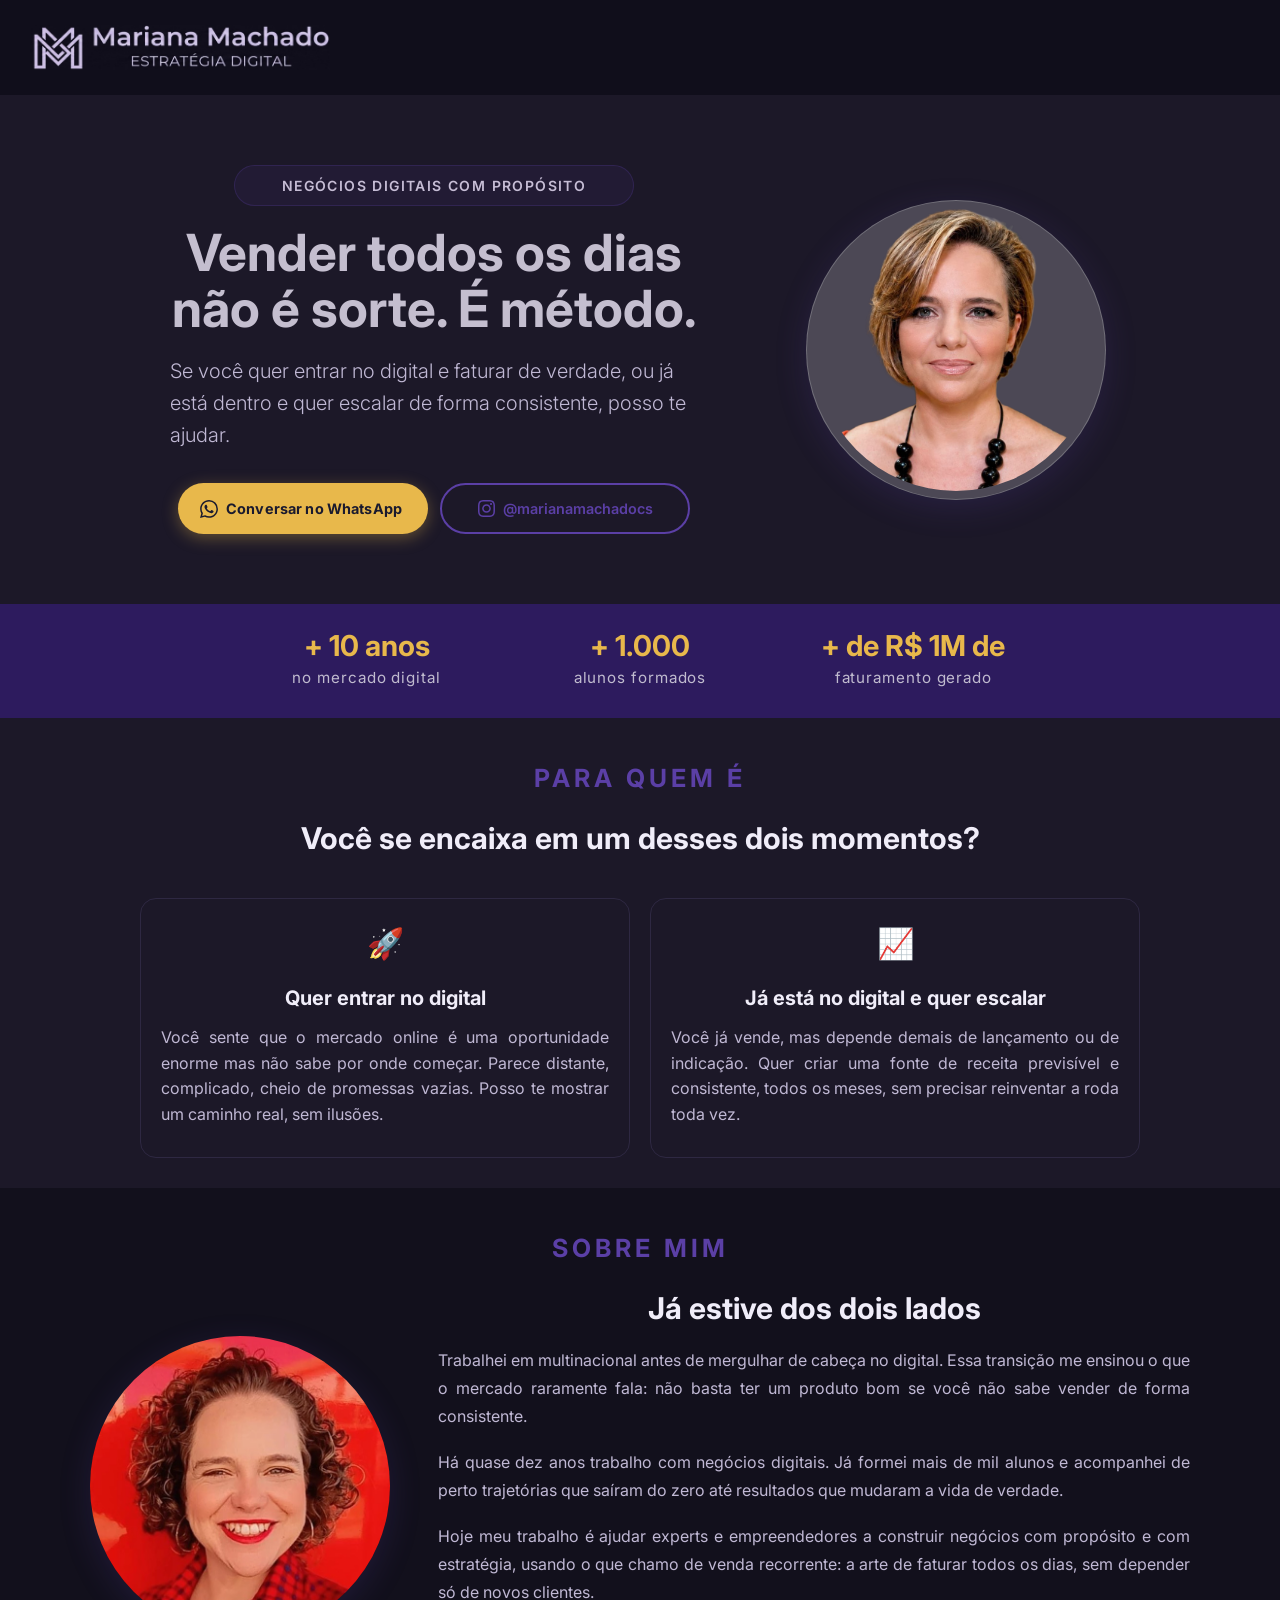
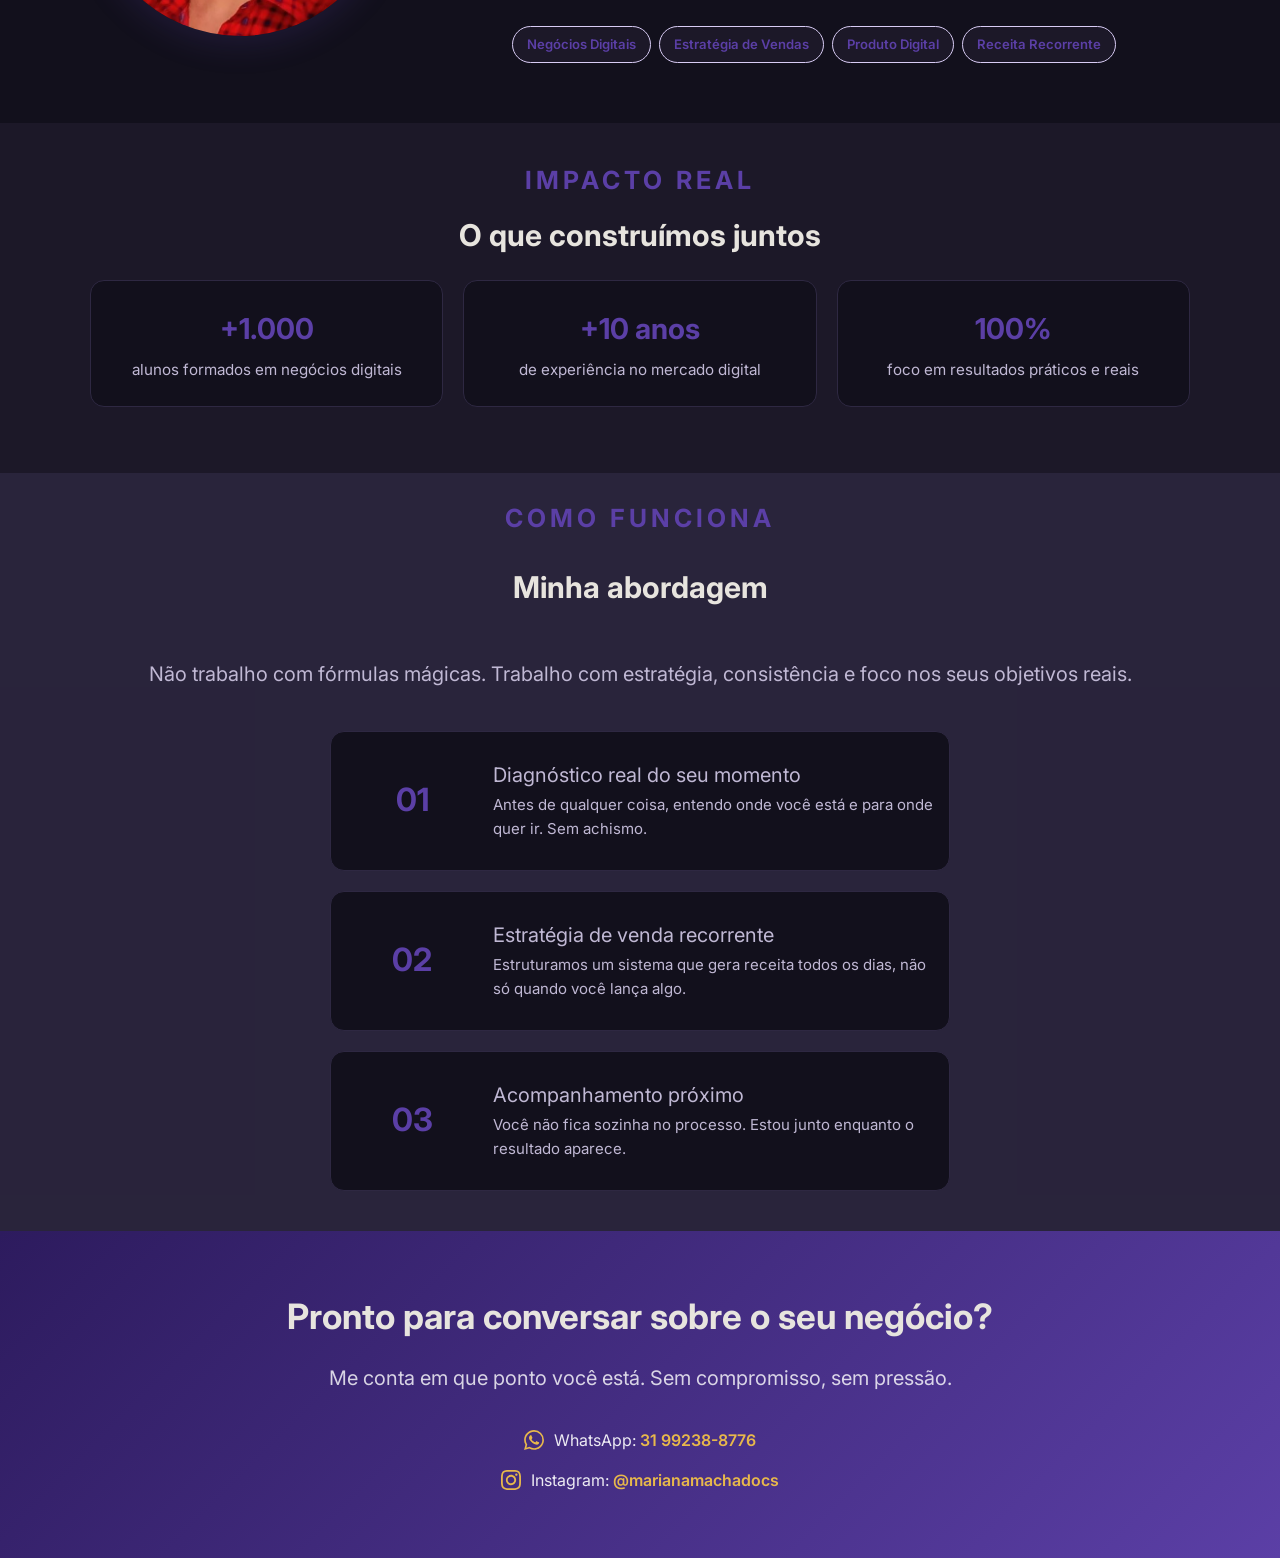
==== commit 9b866057: "trabalhando barra fixa" ====
--- a/index.html
+++ b/index.html
@@ -1,280 +1,242 @@
 <!doctype html>
 <html lang="pt-BR">
-  <head>
-    <meta charset="UTF-8" />
-    <meta name="viewport" content="width=device-width, initial-scale=1.0" />
-    <title>Mariana Machado</title>
-
-    <link rel="preconnect" href="https://fonts.googleapis.com" />
-    <link
-      rel="stylesheet"
-      href="https://fonts.googleapis.com/css2?family=Playfair+Display:ital,wght@0,400;0,600;0,700;1,400&family=Inter:wght@300;400;500;600;700&display=swap"
-    />
-    <link rel="stylesheet" href="style.css" />
+
+<head>
+  <meta charset="UTF-8" />
+  <meta name="viewport" content="width=device-width, initial-scale=1.0" />
+  <title>Mariana Machado</title>
+
+  <link rel="preconnect" href="https://fonts.googleapis.com" />
+  <link rel="stylesheet"
+    href="https://fonts.googleapis.com/css2?family=Playfair+Display:ital,wght@0,400;0,600;0,700;1,400&family=Inter:wght@300;400;500;600;700&display=swap" />
+  <link rel="stylesheet" href="style.css" />
 </head>
+
 <body>
-    <!-- NAME BAR -->
-    <div class="name-bar">
-      <img src="logomarcaMariana2.jpg" alt="logoMarca" class="logoMarca" />
-    </div>
-    <!-- HERO -->
-    <section class="hero">
-      <div class="hero-content">
-        <div class="badge">Negócios Digitais com Propósito</div>
-        <h1>Vender todos os dias não é sorte. É método.</h1>
-        <p class="hero-sub">
-          Se você quer entrar no digital e faturar de verdade, ou já está dentro
-          e quer escalar de forma consistente, posso te ajudar.
-        </p>
-        <div class="hero-ctas">
-          <a
-            href="https://wa.me/5531992388776"
-            class="btn-gold"
-            target="_blank"
-            rel="noopener"
-          >
-            <svg width="18" height="18" viewBox="0 0 24 24" fill="currentColor">
-              <path
-                d="M17.472 14.382c-.297-.149-1.758-.867-2.03-.967-.273-.099-.471-.148-.67.15-.197.297-.767.966-.94 1.164-.173.199-.347.223-.644.075-.297-.15-1.255-.463-2.39-1.475-.883-.788-1.48-1.761-1.653-2.059-.173-.297-.018-.458.13-.606.134-.133.298-.347.446-.52.149-.174.198-.298.298-.497.099-.198.05-.371-.025-.52-.075-.149-.669-1.612-.916-2.207-.242-.579-.487-.5-.669-.51-.173-.008-.371-.01-.57-.01-.198 0-.52.074-.792.372-.272.297-1.04 1.016-1.04 2.479 0 1.462 1.065 2.875 1.213 3.074.149.198 2.096 3.2 5.077 4.487.709.306 1.262.489 1.694.625.712.227 1.36.195 1.871.118.571-.085 1.758-.719 2.006-1.413.248-.694.248-1.289.173-1.413-.074-.124-.272-.198-.57-.347m-5.421 7.403h-.004a9.87 9.87 0 01-5.031-1.378l-.361-.214-3.741.982.998-3.648-.235-.374a9.86 9.86 0 01-1.51-5.26c.001-5.45 4.436-9.884 9.888-9.884 2.64 0 5.122 1.03 6.988 2.898a9.825 9.825 0 012.893 6.994c-.003 5.45-4.437 9.884-9.885 9.884m8.413-18.297A11.815 11.815 0 0012.05 0C5.495 0 .16 5.335.157 11.892c0 2.096.547 4.142 1.588 5.945L.057 24l6.305-1.654a11.882 11.882 0 005.683 1.448h.005c6.554 0 11.89-5.335 11.893-11.893a11.821 11.821 0 00-3.48-8.413Z"
-              />
-            </svg>
-            Conversar no WhatsApp
-          </a>
-          <a
-            href="https://www.instagram.com/marianamachadocs/"
-            class="btn-outline"
-            target="_blank"
-            rel="noopener"
-          >
-            <svg width="17" height="17" viewBox="0 0 24 24" fill="currentColor">
-              <path
-                d="M12 2.163c3.204 0 3.584.012 4.85.07 3.252.148 4.771 1.691 4.919 4.919.058 1.265.069 1.645.069 4.849 0 3.205-.012 3.584-.069 4.849-.149 3.225-1.664 4.771-4.919 4.919-1.266.058-1.644.07-4.85.07-3.204 0-3.584-.012-4.849-.07-3.26-.149-4.771-1.699-4.919-4.92-.058-1.265-.07-1.644-.07-4.849 0-3.204.013-3.583.07-4.849.149-3.227 1.664-4.771 4.919-4.919 1.266-.057 1.645-.069 4.849-.069zm0-2.163c-3.259 0-3.667.014-4.947.072-4.358.2-6.78 2.618-6.98 6.98-.059 1.281-.073 1.689-.073 4.948 0 3.259.014 3.668.072 4.948.2 4.358 2.618 6.78 6.98 6.98 1.281.058 1.689.072 4.948.072 3.259 0 3.668-.014 4.948-.072 4.354-.2 6.782-2.618 6.979-6.98.059-1.28.073-1.689.073-4.948 0-3.259-.014-3.667-.072-4.947-.196-4.354-2.617-6.78-6.979-6.98-1.281-.059-1.69-.073-4.949-.073zm0 5.838c-3.403 0-6.162 2.759-6.162 6.162s2.759 6.163 6.162 6.163 6.162-2.759 6.162-6.163c0-3.403-2.759-6.162-6.162-6.162zm0 10.162c-2.209 0-4-1.79-4-4 0-2.209 1.791-4 4-4s4 1.791 4 4c0 2.21-1.791 4-4 4zm6.406-11.845c-.796 0-1.441.645-1.441 1.44s.645 1.44 1.441 1.44c.795 0 1.439-.645 1.439-1.44s-.644-1.44-1.439-1.44z"
-              />
-            </svg>
-            @marianamachadocs
-          </a>
-        </div>
-      </div>
-      <div class="hero-photo-side">
-        <img src="marianaMachado.png" alt="Mariana Machado" class="logoMarca" />
-      </div>
-    </section>
-
-    <!-- STATS BAR -->
-    <div class="stats-bar">
-      <div class="stats-inner">
-        <div class="stat-item">
-          <div class="stat-num">+ 10 anos</div>
-          <div class="stat-label">no mercado digital</div>
-        </div>
-        <div class="stat-item">
-          <div class="stat-num">+ 1.000</div>
-          <div class="stat-label">alunos formados</div>
-        </div>
-        <div class="stat-item">
-          <div class="stat-num">+ de R$ 1M de</div>
-          <div class="stat-label">faturamento gerado</div>
-        </div>
-      </div>
-    </div>
-
-    <!-- PARA QUEM -->
-    <section class="section paraquem">
-      <div class="section-paraquem">
-        <div class="paraquem-label">Para quem é</div>
-        <h2 class="section-title">
-          Você se encaixa em um desses dois momentos?
-        </h2>
-        <div class="cards-grid">
-          <div class="card">
-            <div class="card-icon">🚀</div>
-            <h3>Quer entrar no digital</h3>
-            <p>
-              Você sente que o mercado online é uma oportunidade enorme mas não
-              sabe por onde começar. Parece distante, complicado, cheio de
-              promessas vazias. Posso te mostrar um caminho real, sem ilusões.
-            </p>
-          </div>
-          <div class="card">
-            <div class="card-icon">📈</div>
-            <h3>Já está no digital e quer escalar</h3>
-            <p>
-              Você já vende, mas depende demais de lançamento ou de indicação.
-              Quer criar uma fonte de receita previsível e consistente, todos os
-              meses, sem precisar reinventar a roda toda vez.
-            </p>
-          </div>
-        </div>
-      </div>
-    </section>
-
-    <!-- SOBRE -->
-    <section class="section-sobre">
-      <div class="section-inner">
-        <div class="section-label">Sobre mim</div>
-        <div class="sobre-wrap">
-          <div class="sobre-photo-col">
-            <img
-              src="marianaSobreMim.jpeg"
-              alt="Mariana Machado"
-              class="sobre-photo"
-            />
-          </div>
-          <div class="sobre-text">
-            <h2 class="section-title">Já estive dos dois lados</h2>
-            <p>
-              Trabalhei em multinacional antes de mergulhar de cabeça no
-              digital. Essa transição me ensinou o que o mercado raramente fala:
-              não basta ter um produto bom se você não sabe vender de forma
-              consistente.
-            </p>
-            <p>
-              Há quase dez anos trabalho com negócios digitais. Já formei mais
-              de mil alunos e acompanhei de perto trajetórias que saíram do zero
-              até resultados que mudaram a vida de verdade.
-            </p>
-            <p>
-              Hoje meu trabalho é ajudar experts e empreendedores a construir
-              negócios com propósito e com estratégia, usando o que chamo de
-              venda recorrente: a arte de faturar todos os dias, sem depender só
-              de novos clientes.
-            </p>
-            <div class="sobre-chips">
-              <span class="chip">Negócios Digitais</span>
-              <span class="chip">Estratégia de Vendas</span>
-              <span class="chip">Produto Digital</span>
-              <span class="chip">Receita Recorrente</span>
-            </div>
-          </div>
-        </div>
-      </div>
-    </section>
-
-    <!-- RESULTADOS -->
-    <section class="box-resultados">
-      <div class="result-label">Impacto real</div>
-      <h2 class="result-title">O que construímos juntos</h2>
-      <div class="result-grid">
-        <div class="result-f1">
-          <div class="result-num">+1.000</div>
-          <div class="result-desc">alunos formados em negócios digitais</div>
-        </div>
-        <div class="result-f1">
-          <div class="result-num">+10 anos</div>
-          <div class="result-desc">de experiência no mercado digital</div>
-        </div>
-        <div class="result-f1">
-          <div class="result-num">100%</div>
-          <div class="result-desc">foco em resultados práticos e reais</div>
-        </div>
-      </div>
-    </section>
-
-    <!-- COMO FUNCIONA -->
-    <section class="box-funciona">
-      <div class="funciona-label">COMO FUNCIONA</div>
-      <h2 class="funciona-title">Minha abordagem</h2>
-      <p class="funciona-p">
-        Não trabalho com fórmulas mágicas. Trabalho com estratégia, consistência
-        e foco nos seus objetivos reais.
+  <!-- NAME BAR -->
+  <div class="name-bar">
+    <img src="logomarcaMariana2.jpg" alt="logoMarca" class="logoMarca" />
+  </div>
+  <!-- HERO -->
+  <section class="hero">
+    <div class="hero-content">
+      <div class="badge">Negócios Digitais com Propósito</div>
+      <h1>Vender todos os dias não é sorte. É método.</h1>
+      <p class="hero-sub">
+        Se você quer entrar no digital e faturar de verdade, ou já está dentro
+        e quer escalar de forma consistente, posso te ajudar.
       </p>
-      <div class="funciona-grid">
-        <div class="funciona-f1">
-          <div class="numFunc">01</div>
-          <div class="comoConteudo">
-            <div class="comoCont">Diagnóstico real do seu momento</div>
-            <div class="comoCont2">
-              Antes de qualquer coisa, entendo onde você está e para onde quer
-              ir. Sem achismo.
-            </div>
-          </div>
-        </div>
-        <div class="funciona-f1">
-          <div class="numFunc">02</div>
-          <div class="comoConteudo">
-            <div class="comoCont">Estratégia de venda recorrente</div>
-            <div class="comoCont2">
-              Estruturamos um sistema que gera receita todos os dias, não só
-              quando você lança algo.
-            </div>
-          </div>
-        </div>
-        <div class="funciona-f1">
-          <div class="numFunc">03</div>
-          <div class="comoConteudo">
-            <div class="comoCont">Acompanhamento próximo</div>
-            <div class="comoCont2">
-              Você não fica sozinha no processo. Estou junto enquanto o
-              resultado aparece.
-            </div>
-          </div>
-        </div>
-      </div>
-    </section>
-
-    <!-- CTA FINAL -->
-    <section class="cta-section">
-      <h2>Pronto para conversar sobre o seu negócio?</h2>
-      <p>Me conta em que ponto você está. Sem compromisso, sem pressão.</p>
-      <div class="cta-contact">
-        <div class="contact-line">
-          <svg width="20" height="20" viewBox="0 0 24 24" fill="#E8B84B">
+      <div class="hero-ctas">
+        <a href="https://wa.me/5531992388776" class="btn-gold" target="_blank" rel="noopener">
+          <svg width="18" height="18" viewBox="0 0 24 24" fill="currentColor">
             <path
-              d="M17.472 14.382c-.297-.149-1.758-.867-2.03-.967-.273-.099-.471-.148-.67.15-.197.297-.767.966-.94 1.164-.173.199-.347.223-.644.075-.297-.15-1.255-.463-2.39-1.475-.883-.788-1.48-1.761-1.653-2.059-.173-.297-.018-.458.13-.606.134-.133.298-.347.446-.52.149-.174.198-.298.298-.497.099-.198.05-.371-.025-.52-.075-.149-.669-1.612-.916-2.207-.242-.579-.487-.5-.669-.51-.173-.008-.371-.01-.57-.01-.198 0-.52.074-.792.372-.272.297-1.04 1.016-1.04 2.479 0 1.462 1.065 2.875 1.213 3.074.149.198 2.096 3.2 5.077 4.487.709.306 1.262.489 1.694.625.712.227 1.36.195 1.871.118.571-.085 1.758-.719 2.006-1.413.248-.694.248-1.289.173-1.413-.074-.124-.272-.198-.57-.347m-5.421 7.403h-.004a9.87 9.87 0 01-5.031-1.378l-.361-.214-3.741.982.998-3.648-.235-.374a9.86 9.86 0 01-1.51-5.26c.001-5.45 4.436-9.884 9.888-9.884 2.64 0 5.122 1.03 6.988 2.898a9.825 9.825 0 012.893 6.994c-.003 5.45-4.437 9.884-9.885 9.884m8.413-18.297A11.815 11.815 0 0012.05 0C5.495 0 .16 5.335.157 11.892c0 2.096.547 4.142 1.588 5.945L.057 24l6.305-1.654a11.882 11.882 0 005.683 1.448h.005c6.554 0 11.89-5.335 11.893-11.893a11.821 11.821 0 00-3.48-8.413Z"
-            />
+              d="M17.472 14.382c-.297-.149-1.758-.867-2.03-.967-.273-.099-.471-.148-.67.15-.197.297-.767.966-.94 1.164-.173.199-.347.223-.644.075-.297-.15-1.255-.463-2.39-1.475-.883-.788-1.48-1.761-1.653-2.059-.173-.297-.018-.458.13-.606.134-.133.298-.347.446-.52.149-.174.198-.298.298-.497.099-.198.05-.371-.025-.52-.075-.149-.669-1.612-.916-2.207-.242-.579-.487-.5-.669-.51-.173-.008-.371-.01-.57-.01-.198 0-.52.074-.792.372-.272.297-1.04 1.016-1.04 2.479 0 1.462 1.065 2.875 1.213 3.074.149.198 2.096 3.2 5.077 4.487.709.306 1.262.489 1.694.625.712.227 1.36.195 1.871.118.571-.085 1.758-.719 2.006-1.413.248-.694.248-1.289.173-1.413-.074-.124-.272-.198-.57-.347m-5.421 7.403h-.004a9.87 9.87 0 01-5.031-1.378l-.361-.214-3.741.982.998-3.648-.235-.374a9.86 9.86 0 01-1.51-5.26c.001-5.45 4.436-9.884 9.888-9.884 2.64 0 5.122 1.03 6.988 2.898a9.825 9.825 0 012.893 6.994c-.003 5.45-4.437 9.884-9.885 9.884m8.413-18.297A11.815 11.815 0 0012.05 0C5.495 0 .16 5.335.157 11.892c0 2.096.547 4.142 1.588 5.945L.057 24l6.305-1.654a11.882 11.882 0 005.683 1.448h.005c6.554 0 11.89-5.335 11.893-11.893a11.821 11.821 0 00-3.48-8.413Z" />
           </svg>
-          <span
-            >WhatsApp:
-            <a href="https://wa.me/5531992388776" target="_blank" rel="noopener"
-              >31 99238-8776</a
-            ></span
-          >
-        </div>
-        <div class="contact-line">
-          <svg width="20" height="20" viewBox="0 0 24 24" fill="#E8B84B">
+          Conversar no WhatsApp
+        </a>
+        <a href="https://www.instagram.com/marianamachadocs/" class="btn-outline" target="_blank" rel="noopener">
+          <svg width="17" height="17" viewBox="0 0 24 24" fill="currentColor">
             <path
-              d="M12 2.163c3.204 0 3.584.012 4.85.07 3.252.148 4.771 1.691 4.919 4.919.058 1.265.069 1.645.069 4.849 0 3.205-.012 3.584-.069 4.849-.149 3.225-1.664 4.771-4.919 4.919-1.266.058-1.644.07-4.85.07-3.204 0-3.584-.012-4.849-.07-3.26-.149-4.771-1.699-4.919-4.92-.058-1.265-.07-1.644-.07-4.849 0-3.204.013-3.583.07-4.849.149-3.227 1.664-4.771 4.919-4.919 1.266-.057 1.645-.069 4.849-.069zm0-2.163c-3.259 0-3.667.014-4.947.072-4.358.2-6.78 2.618-6.98 6.98-.059 1.281-.073 1.689-.073 4.948 0 3.259.014 3.668.072 4.948.2 4.358 2.618 6.78 6.98 6.98 1.281.058 1.689.072 4.948.072 3.259 0 3.668-.014 4.948-.072 4.354-.2 6.782-2.618 6.979-6.98.059-1.28.073-1.689.073-4.948 0-3.259-.014-3.667-.072-4.947-.196-4.354-2.617-6.78-6.979-6.98-1.281-.059-1.69-.073-4.949-.073zm0 5.838c-3.403 0-6.162 2.759-6.162 6.162s2.759 6.163 6.162 6.163 6.162-2.759 6.162-6.163c0-3.403-2.759-6.162-6.162-6.162zm0 10.162c-2.209 0-4-1.79-4-4 0-2.209 1.791-4 4-4s4 1.791 4 4c0 2.21-1.791 4-4 4zm6.406-11.845c-.796 0-1.441.645-1.441 1.44s.645 1.44 1.441 1.44c.795 0 1.439-.645 1.439-1.44s-.644-1.44-1.439-1.44z"
-            />
+              d="M12 2.163c3.204 0 3.584.012 4.85.07 3.252.148 4.771 1.691 4.919 4.919.058 1.265.069 1.645.069 4.849 0 3.205-.012 3.584-.069 4.849-.149 3.225-1.664 4.771-4.919 4.919-1.266.058-1.644.07-4.85.07-3.204 0-3.584-.012-4.849-.07-3.26-.149-4.771-1.699-4.919-4.92-.058-1.265-.07-1.644-.07-4.849 0-3.204.013-3.583.07-4.849.149-3.227 1.664-4.771 4.919-4.919 1.266-.057 1.645-.069 4.849-.069zm0-2.163c-3.259 0-3.667.014-4.947.072-4.358.2-6.78 2.618-6.98 6.98-.059 1.281-.073 1.689-.073 4.948 0 3.259.014 3.668.072 4.948.2 4.358 2.618 6.78 6.98 6.98 1.281.058 1.689.072 4.948.072 3.259 0 3.668-.014 4.948-.072 4.354-.2 6.782-2.618 6.979-6.98.059-1.28.073-1.689.073-4.948 0-3.259-.014-3.667-.072-4.947-.196-4.354-2.617-6.78-6.979-6.98-1.281-.059-1.69-.073-4.949-.073zm0 5.838c-3.403 0-6.162 2.759-6.162 6.162s2.759 6.163 6.162 6.163 6.162-2.759 6.162-6.163c0-3.403-2.759-6.162-6.162-6.162zm0 10.162c-2.209 0-4-1.79-4-4 0-2.209 1.791-4 4-4s4 1.791 4 4c0 2.21-1.791 4-4 4zm6.406-11.845c-.796 0-1.441.645-1.441 1.44s.645 1.44 1.441 1.44c.795 0 1.439-.645 1.439-1.44s-.644-1.44-1.439-1.44z" />
           </svg>
-          <span
-            >Instagram:
-            <a
-              href="https://www.instagram.com/marianamachadocs/"
-              target="_blank"
-              rel="noopener"
-              >@marianamachadocs</a
-            ></span
-          >
-        </div>
-      </div>
-    </section>
-
-    <!-- STICKY BAR MOBILE -->
-    <div class="sticky-bar">
-      <a
-        href="https://wa.me/5531992388776"
-        class="btn-gold"
-        target="_blank"
-        rel="noopener"
-        style="flex: 1; justify-content: center"
-      >
-        WhatsApp
-      </a>
-      <a
-        href="https://www.instagram.com/marianamachadocs/"
-        class="btn-outline"
-        target="_blank"
-        rel="noopener"
-        style="
+          @marianamachadocs
+        </a>
+      </div>
+    </div>
+    <div class="hero-photo-side">
+      <img src="marianaMachado.png" alt="Mariana Machado" class="logoMarca" />
+    </div>
+  </section>
+
+  <!-- STATS BAR -->
+  <div class="stats-bar">
+    <div class="stats-inner">
+      <div class="stat-item">
+        <div class="stat-num">+ 10 anos</div>
+        <div class="stat-label">no mercado digital</div>
+      </div>
+      <div class="stat-item">
+        <div class="stat-num">+ 1.000</div>
+        <div class="stat-label">alunos formados</div>
+      </div>
+      <div class="stat-item">
+        <div class="stat-num">+ de R$ 1M de</div>
+        <div class="stat-label">faturamento gerado</div>
+      </div>
+    </div>
+  </div>
+
+  <!-- PARA QUEM -->
+  <section class="section paraquem">
+    <div class="section-paraquem">
+      <div class="paraquem-label">Para quem é</div>
+      <h2 class="section-title">
+        Você se encaixa em um desses dois momentos?
+      </h2>
+      <div class="cards-grid">
+        <div class="card">
+          <div class="card-icon">🚀</div>
+          <h3>Quer entrar no digital</h3>
+          <p>
+            Você sente que o mercado online é uma oportunidade enorme mas não
+            sabe por onde começar. Parece distante, complicado, cheio de
+            promessas vazias. Posso te mostrar um caminho real, sem ilusões.
+          </p>
+        </div>
+        <div class="card">
+          <div class="card-icon">📈</div>
+          <h3>Já está no digital e quer escalar</h3>
+          <p>
+            Você já vende, mas depende demais de lançamento ou de indicação.
+            Quer criar uma fonte de receita previsível e consistente, todos os
+            meses, sem precisar reinventar a roda toda vez.
+          </p>
+        </div>
+      </div>
+    </div>
+  </section>
+
+  <!-- SOBRE -->
+  <section class="section-sobre">
+    <div class="section-inner">
+      <div class="section-label">Sobre mim</div>
+      <div class="sobre-wrap">
+        <div class="sobre-photo-col">
+          <img src="marianaSobreMim.jpeg" alt="Mariana Machado" class="sobre-photo" />
+        </div>
+        <div class="sobre-text">
+          <h2 class="section-title">Já estive dos dois lados</h2>
+          <p>
+            Trabalhei em multinacional antes de mergulhar de cabeça no
+            digital. Essa transição me ensinou o que o mercado raramente fala:
+            não basta ter um produto bom se você não sabe vender de forma
+            consistente.
+          </p>
+          <p>
+            Há quase dez anos trabalho com negócios digitais. Já formei mais
+            de mil alunos e acompanhei de perto trajetórias que saíram do zero
+            até resultados que mudaram a vida de verdade.
+          </p>
+          <p>
+            Hoje meu trabalho é ajudar experts e empreendedores a construir
+            negócios com propósito e com estratégia, usando o que chamo de
+            venda recorrente: a arte de faturar todos os dias, sem depender só
+            de novos clientes.
+          </p>
+          <div class="sobre-chips">
+            <span class="chip">Negócios Digitais</span>
+            <span class="chip">Estratégia de Vendas</span>
+            <span class="chip">Produto Digital</span>
+            <span class="chip">Receita Recorrente</span>
+          </div>
+        </div>
+      </div>
+    </div>
+  </section>
+
+  <!-- RESULTADOS -->
+  <section class="box-resultados">
+    <div class="result-label">Impacto real</div>
+    <h2 class="result-title">O que construímos juntos</h2>
+    <div class="result-grid">
+      <div class="result-f1">
+        <div class="result-num">+1.000</div>
+        <div class="result-desc">alunos formados em negócios digitais</div>
+      </div>
+      <div class="result-f1">
+        <div class="result-num">+10 anos</div>
+        <div class="result-desc">de experiência no mercado digital</div>
+      </div>
+      <div class="result-f1">
+        <div class="result-num">100%</div>
+        <div class="result-desc">foco em resultados práticos e reais</div>
+      </div>
+    </div>
+  </section>
+
+  <!-- COMO FUNCIONA -->
+  <section class="box-funciona">
+    <div class="funciona-label">COMO FUNCIONA</div>
+    <h2 class="funciona-title">Minha abordagem</h2>
+    <p class="funciona-p">
+      Não trabalho com fórmulas mágicas. Trabalho com estratégia, consistência
+      e foco nos seus objetivos reais.
+    </p>
+    <div class="funciona-grid">
+      <div class="funciona-f1">
+        <div class="numFunc">01</div>
+        <div class="comoConteudo">
+          <div class="comoCont">Diagnóstico real do seu momento</div>
+          <div class="comoCont2">
+            Antes de qualquer coisa, entendo onde você está e para onde quer
+            ir. Sem achismo.
+          </div>
+        </div>
+      </div>
+      <div class="funciona-f1">
+        <div class="numFunc">02</div>
+        <div class="comoConteudo">
+          <div class="comoCont">Estratégia de venda recorrente</div>
+          <div class="comoCont2">
+            Estruturamos um sistema que gera receita todos os dias, não só
+            quando você lança algo.
+          </div>
+        </div>
+      </div>
+      <div class="funciona-f1">
+        <div class="numFunc">03</div>
+        <div class="comoConteudo">
+          <div class="comoCont">Acompanhamento próximo</div>
+          <div class="comoCont2">
+            Você não fica sozinha no processo. Estou junto enquanto o
+            resultado aparece.
+          </div>
+        </div>
+      </div>
+    </div>
+  </section>
+
+  <!-- CTA FINAL -->
+  <section class="cta-section">
+    <h2>Pronto para conversar sobre o seu negócio?</h2>
+    <p>Me conta em que ponto você está. Sem compromisso, sem pressão.</p>
+    <div class="cta-contact">
+      <div class="contact-line">
+        <svg width="20" height="20" viewBox="0 0 24 24" fill="#E8B84B">
+          <path
+            d="M17.472 14.382c-.297-.149-1.758-.867-2.03-.967-.273-.099-.471-.148-.67.15-.197.297-.767.966-.94 1.164-.173.199-.347.223-.644.075-.297-.15-1.255-.463-2.39-1.475-.883-.788-1.48-1.761-1.653-2.059-.173-.297-.018-.458.13-.606.134-.133.298-.347.446-.52.149-.174.198-.298.298-.497.099-.198.05-.371-.025-.52-.075-.149-.669-1.612-.916-2.207-.242-.579-.487-.5-.669-.51-.173-.008-.371-.01-.57-.01-.198 0-.52.074-.792.372-.272.297-1.04 1.016-1.04 2.479 0 1.462 1.065 2.875 1.213 3.074.149.198 2.096 3.2 5.077 4.487.709.306 1.262.489 1.694.625.712.227 1.36.195 1.871.118.571-.085 1.758-.719 2.006-1.413.248-.694.248-1.289.173-1.413-.074-.124-.272-.198-.57-.347m-5.421 7.403h-.004a9.87 9.87 0 01-5.031-1.378l-.361-.214-3.741.982.998-3.648-.235-.374a9.86 9.86 0 01-1.51-5.26c.001-5.45 4.436-9.884 9.888-9.884 2.64 0 5.122 1.03 6.988 2.898a9.825 9.825 0 012.893 6.994c-.003 5.45-4.437 9.884-9.885 9.884m8.413-18.297A11.815 11.815 0 0012.05 0C5.495 0 .16 5.335.157 11.892c0 2.096.547 4.142 1.588 5.945L.057 24l6.305-1.654a11.882 11.882 0 005.683 1.448h.005c6.554 0 11.89-5.335 11.893-11.893a11.821 11.821 0 00-3.48-8.413Z" />
+        </svg>
+        <span>WhatsApp:
+          <a href="https://wa.me/5531992388776" target="_blank" rel="noopener">31 99238-8776</a></span>
+      </div>
+      <div class="contact-line">
+        <svg width="20" height="20" viewBox="0 0 24 24" fill="#E8B84B">
+          <path
+            d="M12 2.163c3.204 0 3.584.012 4.85.07 3.252.148 4.771 1.691 4.919 4.919.058 1.265.069 1.645.069 4.849 0 3.205-.012 3.584-.069 4.849-.149 3.225-1.664 4.771-4.919 4.919-1.266.058-1.644.07-4.85.07-3.204 0-3.584-.012-4.849-.07-3.26-.149-4.771-1.699-4.919-4.92-.058-1.265-.07-1.644-.07-4.849 0-3.204.013-3.583.07-4.849.149-3.227 1.664-4.771 4.919-4.919 1.266-.057 1.645-.069 4.849-.069zm0-2.163c-3.259 0-3.667.014-4.947.072-4.358.2-6.78 2.618-6.98 6.98-.059 1.281-.073 1.689-.073 4.948 0 3.259.014 3.668.072 4.948.2 4.358 2.618 6.78 6.98 6.98 1.281.058 1.689.072 4.948.072 3.259 0 3.668-.014 4.948-.072 4.354-.2 6.782-2.618 6.979-6.98.059-1.28.073-1.689.073-4.948 0-3.259-.014-3.667-.072-4.947-.196-4.354-2.617-6.78-6.979-6.98-1.281-.059-1.69-.073-4.949-.073zm0 5.838c-3.403 0-6.162 2.759-6.162 6.162s2.759 6.163 6.162 6.163 6.162-2.759 6.162-6.163c0-3.403-2.759-6.162-6.162-6.162zm0 10.162c-2.209 0-4-1.79-4-4 0-2.209 1.791-4 4-4s4 1.791 4 4c0 2.21-1.791 4-4 4zm6.406-11.845c-.796 0-1.441.645-1.441 1.44s.645 1.44 1.441 1.44c.795 0 1.439-.645 1.439-1.44s-.644-1.44-1.439-1.44z" />
+        </svg>
+        <span>Instagram:
+          <a href="https://www.instagram.com/marianamachadocs/" target="_blank"
+            rel="noopener">@marianamachadocs</a></span>
+      </div>
+    </div>
+  </section>
+
+  <!-- STICKY BAR MOBILE -->
+  <div class="sticky-bar">
+    <a href="https://wa.me/5531992388776" class="btn-gold" target="_blank" rel="noopener"
+      style="flex: 1; justify-content: center">
+      WhatsApp
+    </a>
+    <a href="https://www.instagram.com/marianamachadocs/" class="btn-outline" target="_blank" rel="noopener" style="
           flex: 1;
           justify-content: center;
           border-color: var(--roxo-light);
           color: var(--roxo-light);
-        "
-      >
-        Instagram
-      </a>
-    </div>
+        ">
+      Instagram
+    </a>
+  </div>
   </head>
 </body>
-</html>
+
+</html>
--- a/style.css
+++ b/style.css
@@ -1,42 +1,3 @@
-/* :root {
-  --roxo-deep: #2d1b5e;
-  --roxo-mid: #5b3fa6;
-  --roxo-light: #d8ccf4;
-  --roxo-pale: #f0ecf9;
-  --dourado: #e8b84b;
-  --off-black: #1a1a2e;
-  --text-mid: #4a4458;
-  --text-light: #7a708e;
-  --bg: #fafafe;
-  --surface: #ffffff;
-  --borda: #e8e3f0;
-  color-scheme: light;
-}
-
-@media (prefers-color-scheme: dark) {
-  :root:not([data-theme="light"]) {
-    --bg: #12101c;
-    --surface: #1c1828;
-    --roxo-pale: #1c1828;
-    --borda: #2e2842;
-    --off-black: #f0edf9;
-    --text-mid: #c0b8d4;
-    --text-light: #8880a0;
-    color-scheme: dark;
-  }
-}
-
-:root[data-theme="dark"] {
-  --bg: #12101c;
-  --surface: #1c1828;
-  --roxo-pale: #1c1828;
-  --borda: #2e2842;
-  --off-black: #f0edf9;
-  --text-mid: #c0b8d4;
-  --text-light: #8880a0;
-  color-scheme: dark;
-} */
-
 :root {
   --roxo-deep: #2d1b5e;
   --roxo-mid: #5b3fa6;
@@ -58,18 +19,19 @@
 *::after {
   box-sizing: border-box;
 }
+
 html {
   scroll-behavior: smooth;
 }
+
 body {
   margin: 0;
-  padding: 0 0 72px;
+  padding: 0;
   font-family: "Inter", system-ui, sans-serif;
   background: var(--bg);
   color: var(--off-black);
   font-size: 16px;
   line-height: 1.65;
-  -webkit-font-smoothing: antialiased;
 }
 
 .name-bar {
@@ -230,6 +192,7 @@
     box-shadow 0.2s;
   box-shadow: 0 4px 16px rgba(232, 184, 75, 0.35);
 }
+
 .btn-gold:hover {
   opacity: 0.88;
   box-shadow: 0 6px 22px rgba(232, 184, 75, 0.5);
@@ -254,6 +217,7 @@
     background 0.2s,
     color 0.2s;
 }
+
 .btn-outline:hover {
   background: var(--roxo-mid);
   color: #fff;
@@ -332,6 +296,7 @@
   background: var(--roxo-deep);
   padding: 28px 24px;
 }
+
 .stats-inner {
   max-width: 820px;
   margin: 0 auto;
@@ -339,12 +304,14 @@
   justify-content: center;
   gap: 0;
 }
+
 .stat-item {
   flex: 1;
   text-align: center;
   padding: 0 16px;
   position: relative;
 }
+
 .stat-num {
   font-family: "Inter";
   font-style: normal;
@@ -356,6 +323,7 @@
   color: var(--dourado);
   line-height: 1;
 }
+
 .stat-label {
   font-family: "Inter";
   font-style: normal;
@@ -400,7 +368,7 @@
 /* SEÇÕES */
 .section {
   width: 100%;
-  min-height: 500px;
+  min-height: auto;
   padding: 30px 24px;
   align-items: center;
   justify-content: center;
@@ -409,9 +377,10 @@
   box-sizing: border-box;
   overflow-wrap: break-word;
 }
+
 .section-inner {
   width: 100%;
-  min-height: 450px;
+  min-height: 0;
   margin: 0 auto;
   align-items: center;
   justify-content: center;
@@ -420,6 +389,7 @@
   box-sizing: border-box;
   overflow-wrap: break-word;
 }
+
 .section-label {
   font-size: 25px;
   font-weight: 700;
@@ -428,6 +398,7 @@
   color: var(--roxo-mid);
   margin: 0px 0px 20px 0px;
 }
+
 .section-title {
   font-family: "Inter";
   font-style: normal;
@@ -440,6 +411,7 @@
   line-height: 1.2;
   text-wrap: balance;
 }
+
 .section-intro {
   font-size: 1.05rem;
   color: var(--text-mid);
@@ -485,6 +457,7 @@
   gap: 20px;
   box-sizing: border-box;
 }
+
 .card {
   width: 100%;
   min-height: 260px;
@@ -494,10 +467,12 @@
   border-radius: 16px;
   box-sizing: border-box;
 }
+
 .card-icon {
   font-size: 30px;
   margin-bottom: 14px;
 }
+
 .card h3 {
   font-family: "Inter", sans-serif;
   font-size: 20px;
@@ -505,6 +480,7 @@
   margin: 0 0 10px;
   color: var(--off-black);
 }
+
 .card p {
   font-family: "Inter", sans-serif;
   font-size: 16px;
@@ -549,6 +525,7 @@
   box-sizing: border-box;
   overflow-wrap: break-word;
 }
+
 .sobre-wrap {
   width: 100%;
   max-width: 1100px;
@@ -558,6 +535,7 @@
   align-items: center;
   box-sizing: border-box;
 }
+
 .sobre-photo-col {
   flex: 0 0 300px;
   display: flex;
@@ -565,6 +543,7 @@
   align-items: center;
   gap: 16px;
 }
+
 .sobre-photo {
   display: block;
   width: 100%;
@@ -576,11 +555,13 @@
   object-position: center 10%;
   box-shadow: 0 8px 32px rgba(91, 63, 166, 0.2);
 }
+
 .sobre-text {
   flex: 1;
   min-width: 0;
   box-sizing: border-box;
 }
+
 .sobre-text p {
   color: var(--text-mid);
   font-size: 1rem;
@@ -588,9 +569,11 @@
   margin: 0 0 18px;
   text-align: justify;
 }
+
 .sobre-text p:last-child {
   margin-bottom: 0;
 }
+
 .sobre-chips {
   width: 100%;
   display: flex;
@@ -600,6 +583,7 @@
   align-items: center;
   justify-content: center;
 }
+
 .chip {
   background: var(--roxo-pale);
   border: 1px solid var(--roxo-light);
@@ -717,6 +701,7 @@
   box-sizing: border-box;
   overflow-wrap: break-word;
 }
+
 .result-label {
   width: 100%;
   height: auto;
@@ -823,6 +808,7 @@
   box-sizing: border-box;
   overflow-wrap: break-word;
 }
+
 .funciona-label {
   width: 100%;
   height: 40px;
@@ -965,6 +951,7 @@
     box-sizing: border-box;
     overflow: visible;
   }
+
   .funciona-grid {
     grid-template-columns: minmax(0, 1fr);
     gap: 15px;
@@ -1048,6 +1035,7 @@
   box-sizing: border-box;
   overflow: visible;
 }
+
 .cta-section h2 {
   width: 100%;
   height: auto;
@@ -1059,6 +1047,7 @@
   line-height: 1.2;
   text-align: center;
 }
+
 .cta-section p {
   color: rgba(255, 255, 255, 0.8);
   font-size: 20px;
@@ -1067,12 +1056,14 @@
   margin-left: auto;
   margin-right: auto;
 }
+
 .cta-contact {
   display: flex;
   flex-direction: column;
   align-items: center;
   gap: 14px;
 }
+
 .contact-line {
   display: flex;
   align-items: center;
@@ -1080,11 +1071,13 @@
   color: rgba(255, 255, 255, 0.9);
   font-size: 1rem;
 }
+
 .contact-line a {
   color: var(--dourado);
   text-decoration: none;
   font-weight: 600;
 }
+
 .contact-line a:hover {
   text-decoration: underline;
 }
@@ -1092,11 +1085,11 @@
 @media (max-width: 700px) {
   .cta-section {
     display: block;
-    height: 630px;
+    height: auto;
     min-height: 0;
-    max-height: 630px;
+    max-height: none;
+    padding: 40px 18px;
     overflow: visible;
-    padding: 40px 18px;
   }
 
   .cta-section h2,
@@ -1127,16 +1120,40 @@
 /* MOBILE STICKY BAR */
 .sticky-bar {
   display: none;
-  position: fixed;
-  bottom: 0;
-  left: 0;
-  right: 0;
-  background: var(--roxo-deep);
-  border-top: 1px solid rgba(255, 255, 255, 0.12);
-  padding: 10px 16px;
-  padding-bottom: calc(10px + env(safe-area-inset-bottom, 0px));
-  z-index: 100;
-  gap: 10px;
+}
+
+@media screen and (max-width: 600px) {
+  .sticky-bar {
+    display: flex;
+    position: fixed;
+    bottom: 0;
+    left: 0;
+    right: 0;
+    width: 100%;
+    box-sizing: border-box;
+    background: var(--roxo-deep);
+    border-top: 1px solid rgba(255, 255, 255, 0.12);
+    padding: 10px 16px;
+    padding-bottom: calc(10px + env(safe-area-inset-bottom, 0px));
+    gap: 10px;
+    z-index: 100;
+  }
+
+  .sticky-bar .btn-gold,
+  .sticky-bar .btn-outline {
+    flex: 1;
+    width: auto;
+    min-width: 0;
+    max-width: none;
+    box-sizing: border-box;
+    justify-content: center;
+    padding: 12px 8px;
+    font-size: 0.85rem;
+    white-space: nowrap;
+  }
+  body {
+    padding-bottom: 200px;
+  }
 }
 
 @media screen and (max-width: 600px) {
